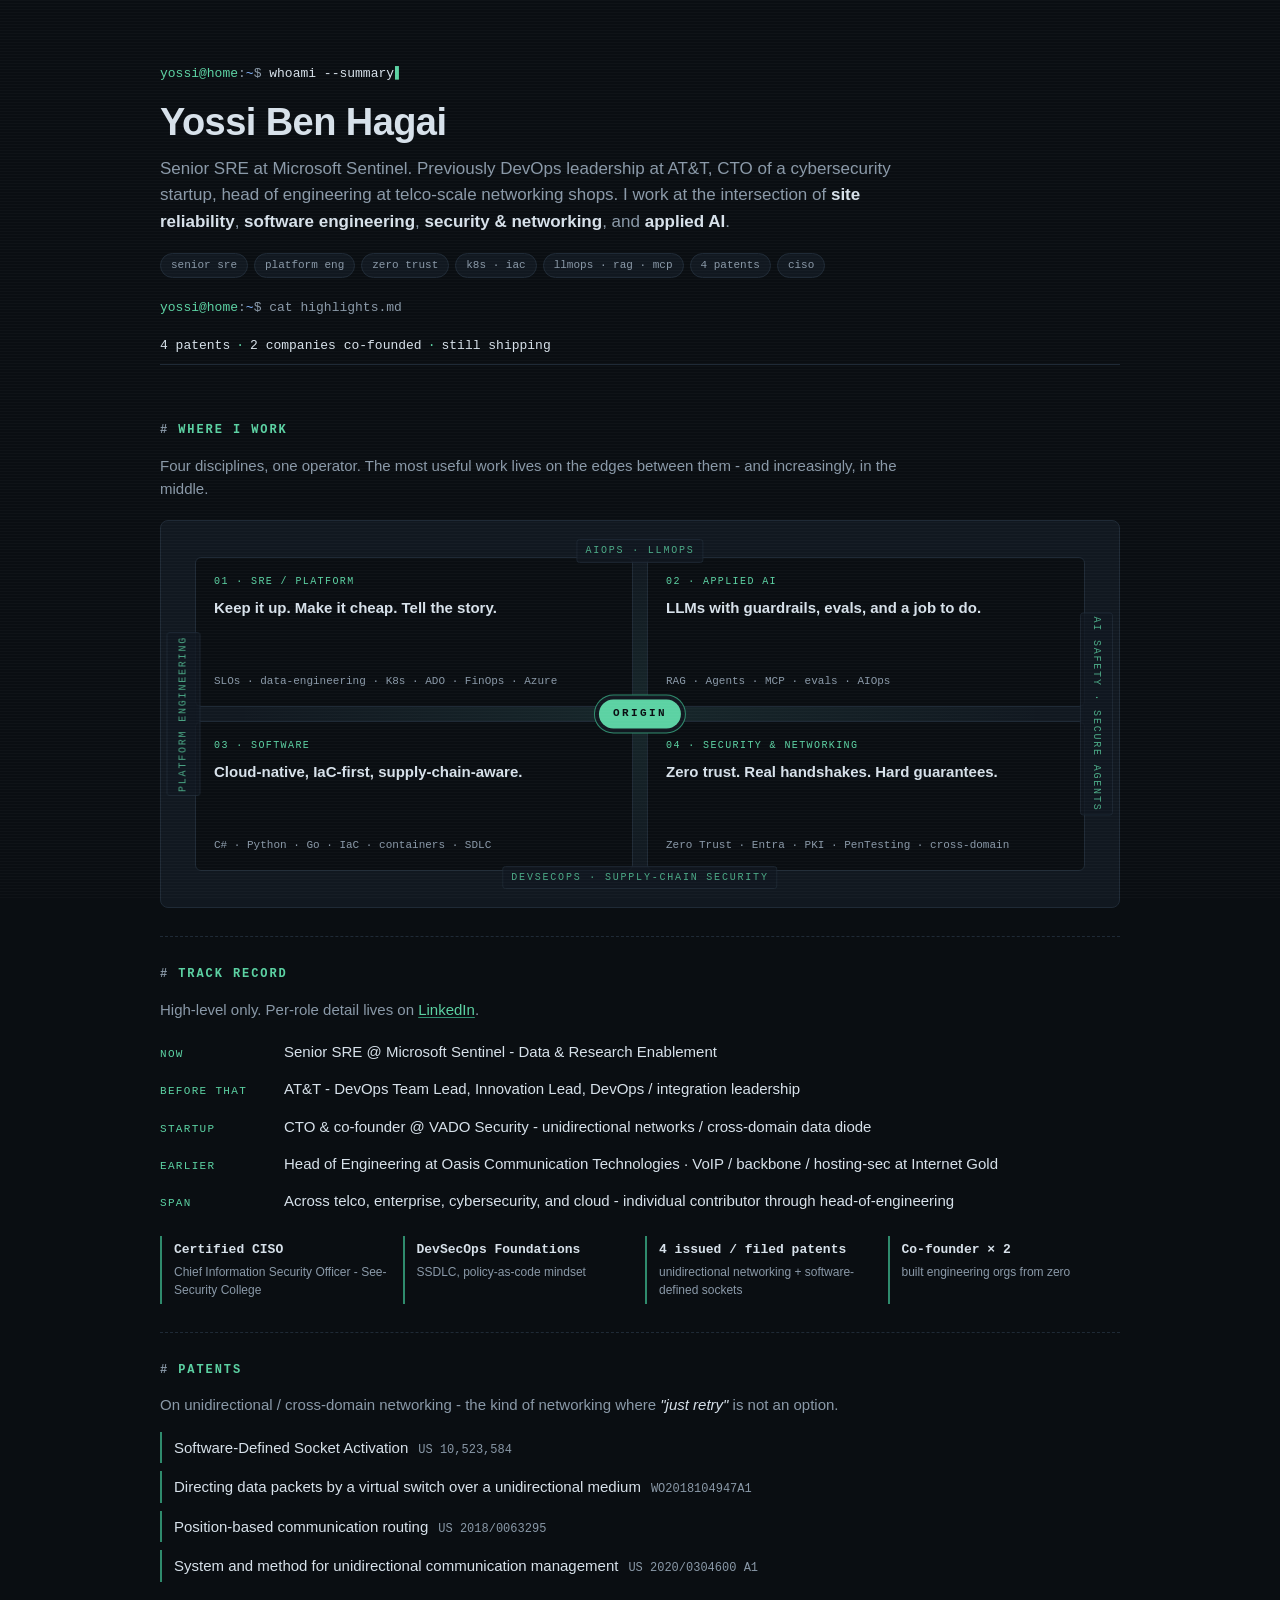
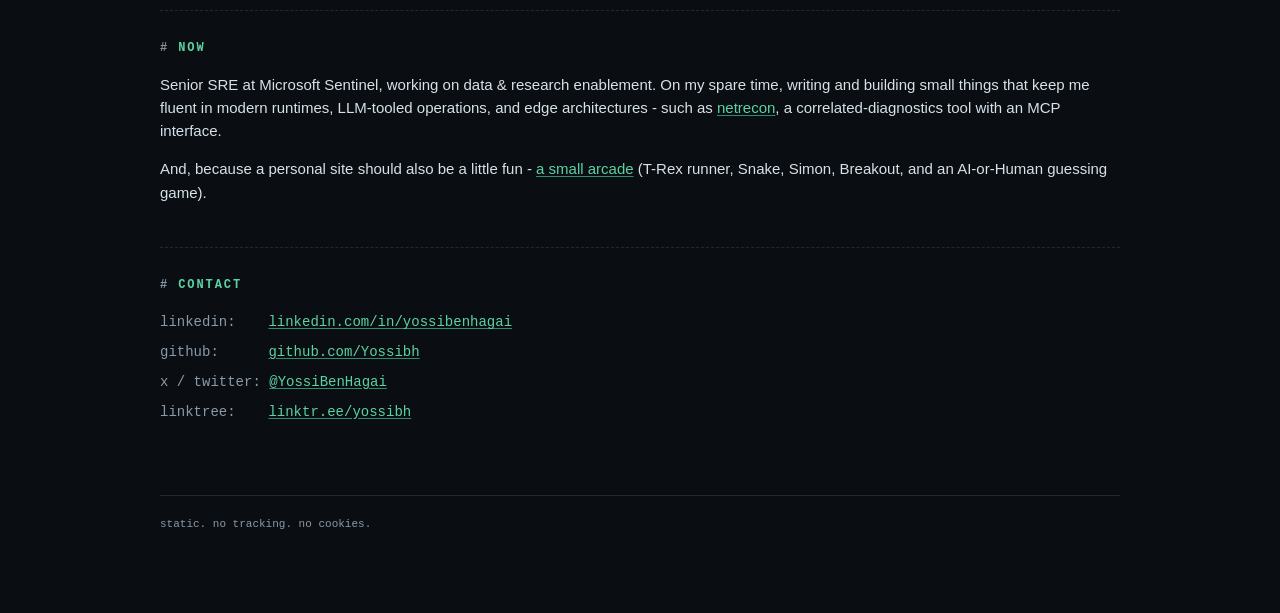
==== index.html @ 1ec0858c "feat(games): replace 2048 with Simon Says - New /games/simon.html: 4 colour pads with classic Simon " ====
<!doctype html>
<html lang="en">
<head>
  <meta charset="utf-8" />
  <meta name="viewport" content="width=device-width, initial-scale=1" />
  <title>Yossi Ben Hagai - Senior SRE · Platform · Security &amp; Networking · Applied AI</title>
  <meta name="description" content="Yossi Ben Hagai - Senior SRE at Microsoft Sentinel. Working at the intersection of site reliability, software engineering, security &amp; networking, and applied AI." />
  <meta name="color-scheme" content="dark" />
  <link rel="canonical" href="https://yossibh.github.io/" />

  <!-- Open Graph / Twitter -->
  <meta property="og:type" content="profile" />
  <meta property="og:title" content="Yossi Ben Hagai - Senior SRE · Platform · Security &amp; Networking · Applied AI" />
  <meta property="og:description" content="Senior SRE at Microsoft Sentinel. Working at the intersection of site reliability, software, security &amp; networking, and applied AI." />
  <meta property="og:url" content="https://yossibh.github.io/" />
  <meta property="og:image" content="https://yossibh.github.io/og.svg" />
  <meta property="og:site_name" content="Yossi Ben Hagai" />
  <meta property="profile:first_name" content="Yossi" />
  <meta property="profile:last_name" content="Ben Hagai" />
  <meta name="twitter:card" content="summary_large_image" />
  <meta name="twitter:title" content="Yossi Ben Hagai" />
  <meta name="twitter:description" content="Senior SRE at Microsoft Sentinel. SRE · Platform · Security &amp; Networking · Applied AI." />
  <meta name="twitter:image" content="https://yossibh.github.io/og.svg" />
  <meta name="twitter:creator" content="@YossiBenHagai" />
  <meta name="author" content="Yossi Ben Hagai" />

  <link rel="icon" type="image/svg+xml" href="/favicon.svg" />

  <!-- JSON-LD: Person -->
  <script type="application/ld+json">
  {
    "@context": "https://schema.org",
    "@type": "Person",
    "name": "Yossi Ben Hagai",
    "givenName": "Yossi",
    "familyName": "Ben Hagai",
    "url": "https://yossibh.github.io/",
    "image": "https://yossibh.github.io/og.svg",
    "jobTitle": "Senior Site Reliability Engineer",
    "worksFor": {
      "@type": "Organization",
      "name": "Microsoft",
      "department": "Microsoft Sentinel"
    },
    "description": "Senior SRE working at the intersection of site reliability, software engineering, security & networking, and applied AI.",
    "knowsAbout": [
      "Site Reliability Engineering",
      "Software Engineering",
      "Security",
      "Networking",
      "Applied AI",
      "Cloud Infrastructure",
      "Observability"
    ],
    "sameAs": [
      "https://github.com/Yossibh",
      "https://www.linkedin.com/in/yossibenhagai/",
      "https://netrecon.pages.dev/"
    ]
  }
  </script>

  <!-- Cloudflare Web Analytics (cookieless, no PII) -->
  <script defer src="https://static.cloudflareinsights.com/beacon.min.js"
          data-cf-beacon='{"token": "096e253cde36408ca9ba0ba15c097f71"}'></script>

  <style>
    :root {
      --bg: #0a0e12;
      --bg-elev: #111820;
      --border: #1f2a36;
      --fg: #d7e1ea;
      --fg-dim: #8a99a8;
      --accent: #5cd2a3;
      --accent-dim: #2f8b6d;
      --low: #85b7ff;
      --mono: ui-monospace, SFMono-Regular, Menlo, Consolas, "Liberation Mono", monospace;
      --sans: -apple-system, BlinkMacSystemFont, "Segoe UI", Inter, Roboto, Helvetica, Arial, sans-serif;
    }

    html, body {
      margin: 0; padding: 0;
      background: var(--bg); color: var(--fg);
      font-family: var(--sans); font-size: 15px; line-height: 1.55;
      -webkit-font-smoothing: antialiased;
    }

    /* Subtle CRT scanlines overlay */
    body::before {
      content: "";
      position: fixed;
      inset: 0;
      pointer-events: none;
      z-index: 1000;
      background: repeating-linear-gradient(
        to bottom,
        rgba(255, 255, 255, 0.022) 0 1px,
        transparent 1px 3px
      );
    }
    @media (prefers-reduced-motion: reduce) {
      body::before { display: none; }
    }
    a { color: var(--accent); text-decoration: none; }
    a:hover { text-decoration: underline; }
    /* WCAG: prose links must be distinguishable beyond color alone. */
    p a, li a, blockquote a {
      text-decoration: underline;
      text-decoration-color: var(--accent-dim);
      text-underline-offset: 2px;
    }
    p a:hover, li a:hover, blockquote a:hover {
      text-decoration-color: var(--accent);
    }
    code, .mono { font-family: var(--mono); }

    .container {
      max-width: 960px;
      margin: 0 auto;
      padding: 32px 20px 80px;
    }

    /* ── Hero ────────────────────────────────────────────────────────────── */
    .about-hero { padding: 32px 0 8px; border-bottom: 1px solid var(--border); margin-bottom: 28px; }
    .about-hero .prompt { font-family: var(--mono); font-size: 13px; color: var(--fg-dim); margin: 0 0 18px; }
    .about-hero .prompt .p-host { color: var(--accent); }
    .about-hero .prompt .p-path { color: var(--low); }
    .about-hero .prompt .typed { color: var(--fg); }

    /* Typed animation on the whoami prompt. 'whoami --summary' = 16 chars. */
    .about-hero .prompt .typed {
      display: inline-block;
      overflow: hidden;
      white-space: nowrap;
      vertical-align: bottom;
      width: 0;
      animation: typing 1.2s steps(16, end) 200ms forwards;
    }
    .about-hero .prompt .caret {
      display: inline-block;
      color: var(--accent);
      animation: caret-blink 0.9s step-end infinite;
      margin-left: 1px;
    }
    @keyframes typing { to { width: 16ch; } }
    @keyframes caret-blink { 50% { opacity: 0; } }
    @media (prefers-reduced-motion: reduce) {
      .about-hero .prompt .typed { animation: none; width: auto; }
      .about-hero .prompt .caret { animation: none; opacity: 0.9; }
    }

    /* Second prompt line + stats output, after the pills. */
    .stats-prompt { margin-top: 20px !important; }
    .stats-output {
      font-family: var(--mono);
      font-size: 13px;
      color: var(--fg);
      margin: 4px 0 0;
      padding: 0;
    }
    .stats-output .dot { color: var(--accent); margin: 0 6px; }
    .about-h1 { font-size: 38px; line-height: 1.1; margin: 0 0 12px; letter-spacing: -0.015em; }
    .about-lede { font-size: 17px; color: var(--fg-dim); max-width: 760px; margin: 0 0 18px; }
    .about-lede strong { color: var(--fg); font-weight: 600; }
    .about-pills { display: flex; flex-wrap: wrap; gap: 6px; margin: 0; }
    .about-pills .pill {
      font-size: 11px; color: var(--fg-dim); border: 1px solid var(--border);
      border-radius: 999px; padding: 3px 10px; background: var(--bg-elev);
    }

    /* ── Sections ────────────────────────────────────────────────────────── */
    .about-section { padding: 28px 0; border-bottom: 1px dashed var(--border); }
    .about-section:last-of-type { border-bottom: 0; }
    .about-h2 {
      font-size: 12px; text-transform: uppercase; letter-spacing: 0.16em;
      color: var(--accent); font-family: var(--mono); margin: 0 0 14px; font-weight: 600;
    }
    .about-h2::before { content: "# "; color: var(--fg-dim); }
    .about-muted { color: var(--fg-dim); max-width: 760px; margin-top: 0; }
    .about-muted em { color: var(--fg); font-style: italic; }

    /* ── Quadrant visualization ──────────────────────────────────────────── */
    .quadrant {
      position: relative;
      display: grid;
      grid-template-columns: 1fr 1fr;
      grid-template-rows: 1fr 1fr;
      gap: 14px;
      margin-top: 20px;
      padding: 36px 34px;
      border: 1px solid var(--border);
      border-radius: 8px;
      background:
        radial-gradient(ellipse at center, rgba(92,210,163,0.08), transparent 60%),
        var(--bg-elev);
      perspective: 1200px;
    }
    .q-card {
      position: relative;
      min-height: 150px;
      transform-style: preserve-3d;
      transition: transform 0.7s cubic-bezier(0.4, 0, 0.2, 1);
      cursor: default;
    }
    .q-card:hover { transform: rotateY(180deg); }
    .q-face {
      position: absolute;
      inset: 0;
      display: flex;
      flex-direction: column;
      gap: 8px;
      padding: 16px 18px;
      background: var(--bg);
      border: 1px solid var(--border);
      border-radius: 6px;
      backface-visibility: hidden;
      -webkit-backface-visibility: hidden;
      transition: border-color .12s ease;
    }
    .q-card:hover .q-face { border-color: var(--accent-dim); }
    .q-face-back {
      transform: rotateY(180deg);
      font-family: var(--mono);
      font-size: 11px;
      color: var(--fg-dim);
      line-height: 1.45;
      gap: 4px;
      overflow: hidden;
    }
    .q-face-back .q-back-cmd { color: var(--accent); margin-bottom: 4px; }
    .q-face-back .q-back-k { color: var(--accent); display: inline-block; min-width: 58px; }
    .q-face-back ul { list-style: none; padding: 0; margin: 0; }
    .q-face-back ul li { padding-left: 10px; position: relative; color: var(--fg); }
    .q-face-back ul li::before { content: "-"; position: absolute; left: 0; color: var(--accent-dim); }
    .q-tag { font-size: 10px; letter-spacing: 0.14em; text-transform: uppercase; color: var(--accent); }
    .q-card strong { font-size: 15px; color: var(--fg); font-weight: 600; line-height: 1.35; }
    .q-meta { font-size: 11px; color: var(--fg-dim); margin-top: auto; }

    @media (prefers-reduced-motion: reduce) {
      .q-card, .q-face { transition: none; }
      .q-card:hover { transform: none; }
      .q-face-back { display: none; }
    }

    .q-edge {
      position: absolute;
      font-size: 10px; text-transform: uppercase; letter-spacing: 0.18em;
      color: var(--accent); opacity: 0.78;
      background: var(--bg-elev);
      padding: 3px 8px;
      border: 1px solid var(--border);
      border-radius: 3px;
      white-space: nowrap;
      pointer-events: none;
    }
    .q-edge-top    { top: 18px; left: 50%; transform: translateX(-50%); }
    .q-edge-bottom { bottom: 18px; left: 50%; transform: translateX(-50%); }
    .q-edge-left   { top: 50%; left: 6px;  writing-mode: vertical-rl; transform: translateY(-50%) rotate(180deg); }
    .q-edge-right  { top: 50%; right: 6px; writing-mode: vertical-rl; transform: translateY(-50%); }

    .q-center {
      position: absolute;
      top: 50%; left: 50%; transform: translate(-50%, -50%);
      font-size: 11px; letter-spacing: 0.22em; text-transform: uppercase;
      color: var(--bg);
      background: var(--accent);
      padding: 6px 14px;
      border-radius: 999px;
      font-weight: 700;
      box-shadow: 0 0 0 4px var(--bg-elev), 0 0 0 5px var(--accent-dim);
      pointer-events: none;
      transition: opacity 0.25s ease;
      z-index: 2;
    }
    .q-center::after {
      content: "";
      position: absolute;
      inset: -4px;
      border-radius: 999px;
      border: 1px solid var(--accent);
      opacity: 0;
      animation: origin-pulse 3s ease-out infinite;
      pointer-events: none;
    }
    @keyframes origin-pulse {
      0%   { transform: scale(1);    opacity: 0.55; }
      70%  { transform: scale(1.35); opacity: 0; }
      100% { transform: scale(1.35); opacity: 0; }
    }
    /* Fade the center badge when any card is flipping so it doesn't
       cover the man-page back. */
    .quadrant:has(.q-card:hover) .q-center { opacity: 0; }
    @media (prefers-reduced-motion: reduce) {
      .q-center::after { animation: none; }
    }

    @media (max-width: 720px) {
      .quadrant { grid-template-columns: 1fr; grid-template-rows: auto; padding: 20px 14px; perspective: none; }
      .q-card { min-height: 0; transform-style: flat; }
      .q-card:hover { transform: none; }
      .q-face-back { display: none; }
      .q-face { position: static; inset: auto; }
      .q-edge-left, .q-edge-right { display: none; }
      .q-edge-top, .q-edge-bottom { position: static; transform: none; display: inline-block; margin: 6px 4px; }
      .q-center { display: none; }
    }

    /* ── Track record ────────────────────────────────────────────────────── */
    .career-list { list-style: none; padding: 0; margin: 10px 0 20px; display: flex; flex-direction: column; gap: 6px; }
    .career-list li { display: grid; grid-template-columns: 110px 1fr; gap: 14px; align-items: baseline; padding: 4px 0; }
    .career-k { color: var(--accent); font-size: 11px; text-transform: uppercase; letter-spacing: 0.12em; }
    .career-v { color: var(--fg); }

    .cred-grid { display: grid; grid-template-columns: repeat(auto-fit, minmax(220px, 1fr)); gap: 10px; margin-top: 14px; }
    .cred { display: flex; flex-direction: column; gap: 2px; border-left: 2px solid var(--accent-dim); padding: 4px 0 4px 12px; }
    .cred-label { font-size: 13px; color: var(--fg); font-weight: 600; }
    .cred-note { font-size: 12px; color: var(--fg-dim); }

    /* ── Patents ─────────────────────────────────────────────────────────── */
    .patent-list { list-style: none; padding: 0; margin: 10px 0 0; display: flex; flex-direction: column; gap: 8px; }
    .patent { display: flex; flex-wrap: wrap; gap: 10px; align-items: baseline; border-left: 2px solid var(--accent-dim); padding: 4px 0 4px 12px; }
    .patent-title { font-weight: 500; color: var(--fg); }
    .patent-meta { font-size: 12px; color: var(--fg-dim); }

    /* ── Contact ─────────────────────────────────────────────────────────── */
    .contact-list { list-style: none; padding: 0; margin: 0; font-size: 14px; }
    .contact-list li { padding: 4px 0; }
    .contact-list .c-k { display: inline-block; min-width: 100px; color: var(--fg-dim); }
    .contact-list .c-k::after { content: ":"; }

    .site-footer {
      margin-top: 40px; padding-top: 20px; border-top: 1px solid var(--border);
      font-family: var(--mono); font-size: 11px; color: var(--fg-dim);
    }

    @media (max-width: 640px) {
      .about-h1 { font-size: 28px; }
      .about-lede { font-size: 15px; }
      .career-list li { grid-template-columns: 1fr; gap: 2px; }
    }
  </style>
</head>
<body>
  <main class="container">
    <section class="about-hero">
      <div class="prompt mono">
        <span class="p-host">yossi@home</span>:<span class="p-path">~</span>$ <span class="typed">whoami --summary</span><span class="caret" aria-hidden="true">▌</span>
      </div>

      <h1 class="about-h1">Yossi Ben Hagai</h1>
      <p class="about-lede">
        Senior SRE at Microsoft Sentinel. Previously DevOps leadership at AT&amp;T, CTO of a
        cybersecurity startup, head of engineering at telco-scale networking shops. I work at
        the intersection of <strong>site reliability</strong>, <strong>software engineering</strong>,
        <strong>security &amp; networking</strong>, and <strong>applied AI</strong>.
      </p>
      <div class="about-pills mono">
        <span class="pill">senior sre</span>
        <span class="pill">platform eng</span>
        <span class="pill">zero trust</span>
        <span class="pill">k8s · iac</span>
        <span class="pill">llmops · rag · mcp</span>
        <span class="pill">4 patents</span>
        <span class="pill">ciso</span>
      </div>

      <div class="prompt mono stats-prompt">
        <span class="p-host">yossi@home</span>:<span class="p-path">~</span>$ cat highlights.md
      </div>
      <div class="stats-output mono">
        4 patents<span class="dot">·</span>2 companies co-founded<span class="dot">·</span>still shipping
      </div>
    </section>

    <section class="about-section">
      <h2 class="about-h2">Where I work</h2>
      <p class="about-muted">
        Four disciplines, one operator. The most useful work lives on the edges between them -
        and increasingly, in the middle.
      </p>

      <div class="quadrant" role="img" aria-label="Quadrant showing the four disciplines and their intersections. Hover each card for a man-page.">
        <div class="q-card q-sre">
          <div class="q-face q-face-front">
            <span class="q-tag mono">01 · sre / platform</span>
            <strong>Keep it up. Make it cheap. Tell the story.</strong>
            <span class="q-meta mono">SLOs · data-engineering · K8s · ADO · FinOps · Azure</span>
          </div>
          <div class="q-face q-face-back" aria-hidden="true">
            <span class="q-back-cmd">$ man sre</span>
            <div><span class="q-back-k">NAME</span> keep it up, make it cheap, tell the story</div>
            <div><span class="q-back-k">DOES</span></div>
            <ul>
              <li>SLOs over heroics</li>
              <li>automate the boring; escalate the novel</li>
              <li>observability before optimization</li>
            </ul>
            <div><span class="q-back-k">SEE ALSO</span> platform(1), toil(5), oncall(8)</div>
          </div>
        </div>
        <div class="q-card q-ai">
          <div class="q-face q-face-front">
            <span class="q-tag mono">02 · applied AI</span>
            <strong>LLMs with guardrails, evals, and a job to do.</strong>
            <span class="q-meta mono">RAG · Agents · MCP · evals · AIOps</span>
          </div>
          <div class="q-face q-face-back" aria-hidden="true">
            <span class="q-back-cmd">$ man applied-ai</span>
            <div><span class="q-back-k">NAME</span> LLMs with a job to do</div>
            <div><span class="q-back-k">DOES</span></div>
            <ul>
              <li>evals before vibes</li>
              <li>retrieval before fine-tuning</li>
              <li>guardrails at the tool boundary</li>
            </ul>
            <div><span class="q-back-k">SEE ALSO</span> mcp(1), agents(5), evals(7)</div>
          </div>
        </div>
        <div class="q-card q-swe">
          <div class="q-face q-face-front">
            <span class="q-tag mono">03 · software</span>
            <strong>Cloud-native, IaC-first, supply-chain-aware.</strong>
            <span class="q-meta mono">C# · Python · Go · IaC · containers · SDLC</span>
          </div>
          <div class="q-face q-face-back" aria-hidden="true">
            <span class="q-back-cmd">$ man software</span>
            <div><span class="q-back-k">NAME</span> ship, iterate, own it</div>
            <div><span class="q-back-k">DOES</span></div>
            <ul>
              <li>types and tests over docs</li>
              <li>simple beats clever</li>
              <li>own your own reliability</li>
            </ul>
            <div><span class="q-back-k">SEE ALSO</span> iac(1), ci(5), sdlc(7)</div>
          </div>
        </div>
        <div class="q-card q-sec">
          <div class="q-face q-face-front">
            <span class="q-tag mono">04 · security &amp; networking</span>
            <strong>Zero trust. Real handshakes. Hard guarantees.</strong>
            <span class="q-meta mono">Zero Trust · Entra · PKI · PenTesting · cross-domain</span>
          </div>
          <div class="q-face q-face-back" aria-hidden="true">
            <span class="q-back-cmd">$ man security</span>
            <div><span class="q-back-k">NAME</span> zero trust, real handshakes</div>
            <div><span class="q-back-k">DOES</span></div>
            <ul>
              <li>assume breach, verify always</li>
              <li>identity is the new perimeter</li>
              <li>crypto protects; design enables</li>
            </ul>
            <div><span class="q-back-k">SEE ALSO</span> entra(1), zero-trust(5), pki(7)</div>
          </div>
        </div>

        <span class="q-edge q-edge-top mono" aria-hidden="true">AIOps · LLMOps</span>
        <span class="q-edge q-edge-bottom mono" aria-hidden="true">DevSecOps · supply-chain security</span>
        <span class="q-edge q-edge-left mono" aria-hidden="true">Platform engineering</span>
        <span class="q-edge q-edge-right mono" aria-hidden="true">AI safety · secure agents</span>
        <span class="q-center mono" aria-hidden="true">origin</span>
      </div>
    </section>

    <section class="about-section">
      <h2 class="about-h2">Track record</h2>
      <p class="about-muted">
        High-level only. Per-role detail lives on
        <a href="https://www.linkedin.com/in/yossibenhagai/" target="_blank" rel="noopener">LinkedIn</a>.
      </p>
      <ul class="career-list">
        <li><span class="career-k mono">Now</span><span class="career-v">Senior SRE @ Microsoft Sentinel - Data &amp; Research Enablement</span></li>
        <li><span class="career-k mono">Before that</span><span class="career-v">AT&amp;T - DevOps Team Lead, Innovation Lead, DevOps / integration leadership</span></li>
        <li><span class="career-k mono">Startup</span><span class="career-v">CTO &amp; co-founder @ VADO Security - unidirectional networks / cross-domain data diode</span></li>
        <li><span class="career-k mono">Earlier</span><span class="career-v">Head of Engineering at Oasis Communication Technologies · VoIP / backbone / hosting-sec at Internet Gold</span></li>
        <li><span class="career-k mono">Span</span><span class="career-v">Across telco, enterprise, cybersecurity, and cloud - individual contributor through head-of-engineering</span></li>
      </ul>

      <div class="cred-grid">
        <div class="cred"><span class="cred-label mono">Certified CISO</span><span class="cred-note">Chief Information Security Officer - See-Security College</span></div>
        <div class="cred"><span class="cred-label mono">DevSecOps Foundations</span><span class="cred-note">SSDLC, policy-as-code mindset</span></div>
        <div class="cred"><span class="cred-label mono">4 issued / filed patents</span><span class="cred-note">unidirectional networking + software-defined sockets</span></div>
        <div class="cred"><span class="cred-label mono">Co-founder × 2</span><span class="cred-note">built engineering orgs from zero</span></div>
      </div>
    </section>

    <section class="about-section">
      <h2 class="about-h2">Patents</h2>
      <p class="about-muted">
        On unidirectional / cross-domain networking - the kind of networking where
        <em>"just retry"</em> is not an option.
      </p>
      <ul class="patent-list">
        <li class="patent"><span class="patent-title">Software-Defined Socket Activation</span><span class="patent-meta mono">US 10,523,584</span></li>
        <li class="patent"><span class="patent-title">Directing data packets by a virtual switch over a unidirectional medium</span><span class="patent-meta mono">WO2018104947A1</span></li>
        <li class="patent"><span class="patent-title">Position-based communication routing</span><span class="patent-meta mono">US 2018/0063295</span></li>
        <li class="patent"><span class="patent-title">System and method for unidirectional communication management</span><span class="patent-meta mono">US 2020/0304600 A1</span></li>
      </ul>
    </section>

    <section class="about-section">
      <h2 class="about-h2">Now</h2>
      <p>
        Senior SRE at Microsoft Sentinel, working on data &amp; research enablement. On my spare time,
        writing and building small things that keep me fluent in modern runtimes, LLM-tooled
        operations, and edge architectures - such as
        <a href="https://netrecon.pages.dev/" target="_blank" rel="noopener">netrecon</a>,
        a correlated-diagnostics tool with an MCP interface.
      </p>
      <p>
        And, because a personal site should also be a little fun -
        <a href="/games/">a small arcade</a>
        (T-Rex runner, Snake, Simon, Breakout, and an AI-or-Human guessing game).
      </p>
    </section>

    <section class="about-section">
      <h2 class="about-h2">Contact</h2>
      <ul class="contact-list mono">
        <li><span class="c-k">linkedin</span> <a href="https://www.linkedin.com/in/yossibenhagai/" target="_blank" rel="noopener">linkedin.com/in/yossibenhagai</a></li>
        <li><span class="c-k">github</span> <a href="https://github.com/Yossibh" target="_blank" rel="noopener">github.com/Yossibh</a></li>
        <li><span class="c-k">x / twitter</span> <a href="https://twitter.com/YossiBenHagai" target="_blank" rel="noopener">@YossiBenHagai</a></li>
        <li><span class="c-k">linktree</span> <a href="https://linktr.ee/yossibh" target="_blank" rel="noopener">linktr.ee/yossibh</a></li>
      </ul>
    </section>

    <footer class="site-footer">
      <span>static. no tracking. no cookies.</span>
    </footer>
  </main>
</body>
</html>
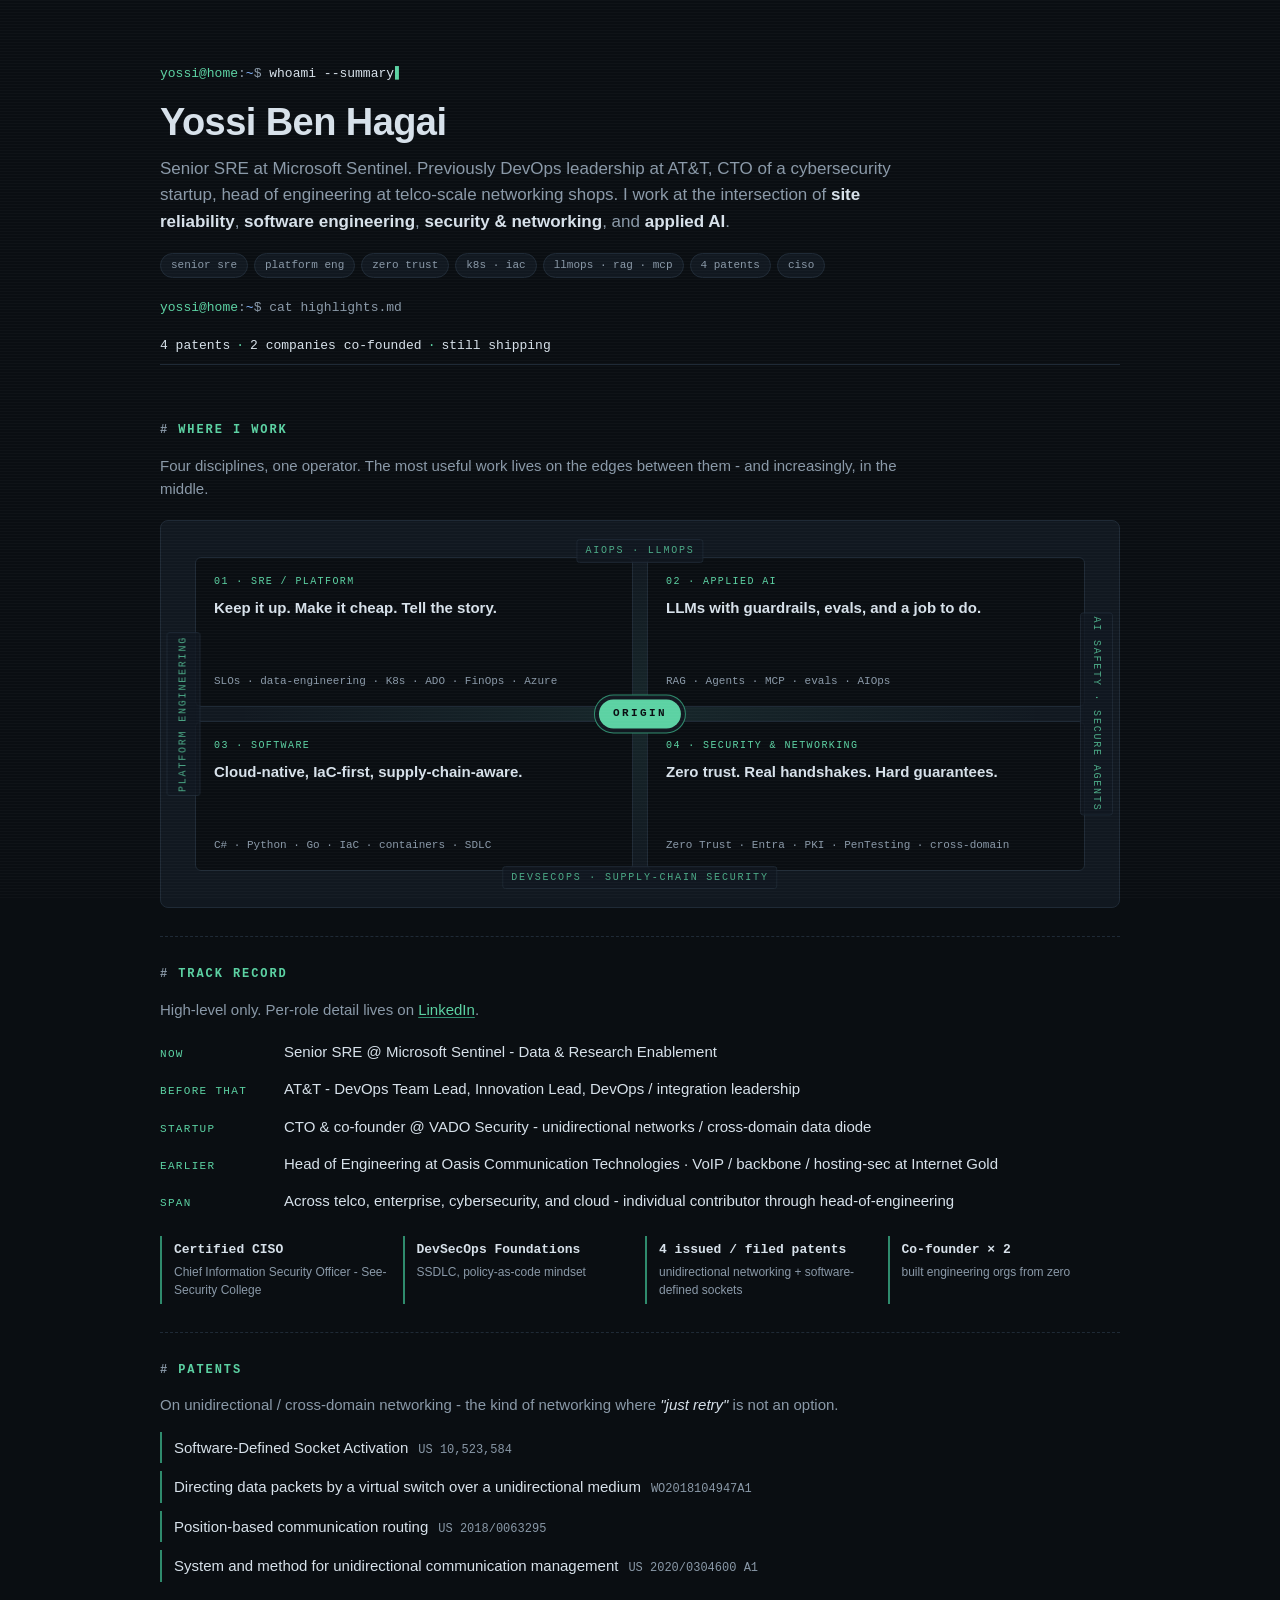
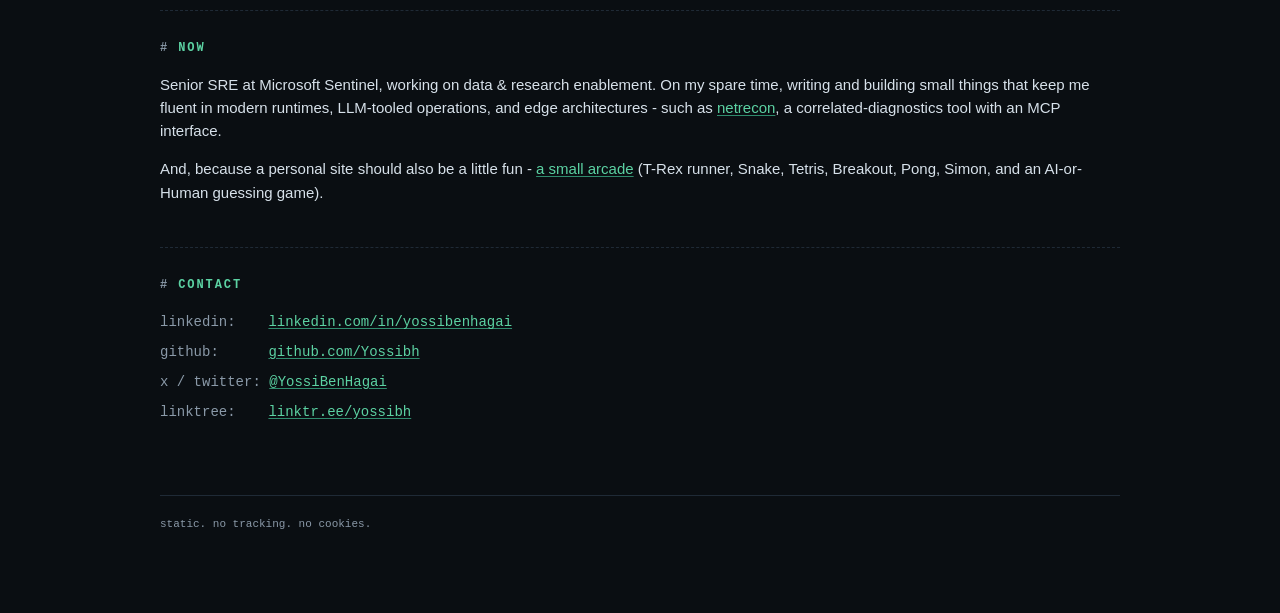
==== commit 03f3a984: "feat(games): add Tetris + Pong vs CPU, redesign hub as terminal-window tiles with ASCII art, fix Sim" ====
--- a/index.html
+++ b/index.html
@@ -509,7 +509,7 @@
       <p>
         And, because a personal site should also be a little fun -
         <a href="/games/">a small arcade</a>
-        (T-Rex runner, Snake, Simon, Breakout, and an AI-or-Human guessing game).
+        (T-Rex runner, Snake, Tetris, Breakout, Pong, Simon, and an AI-or-Human guessing game).
       </p>
     </section>
 
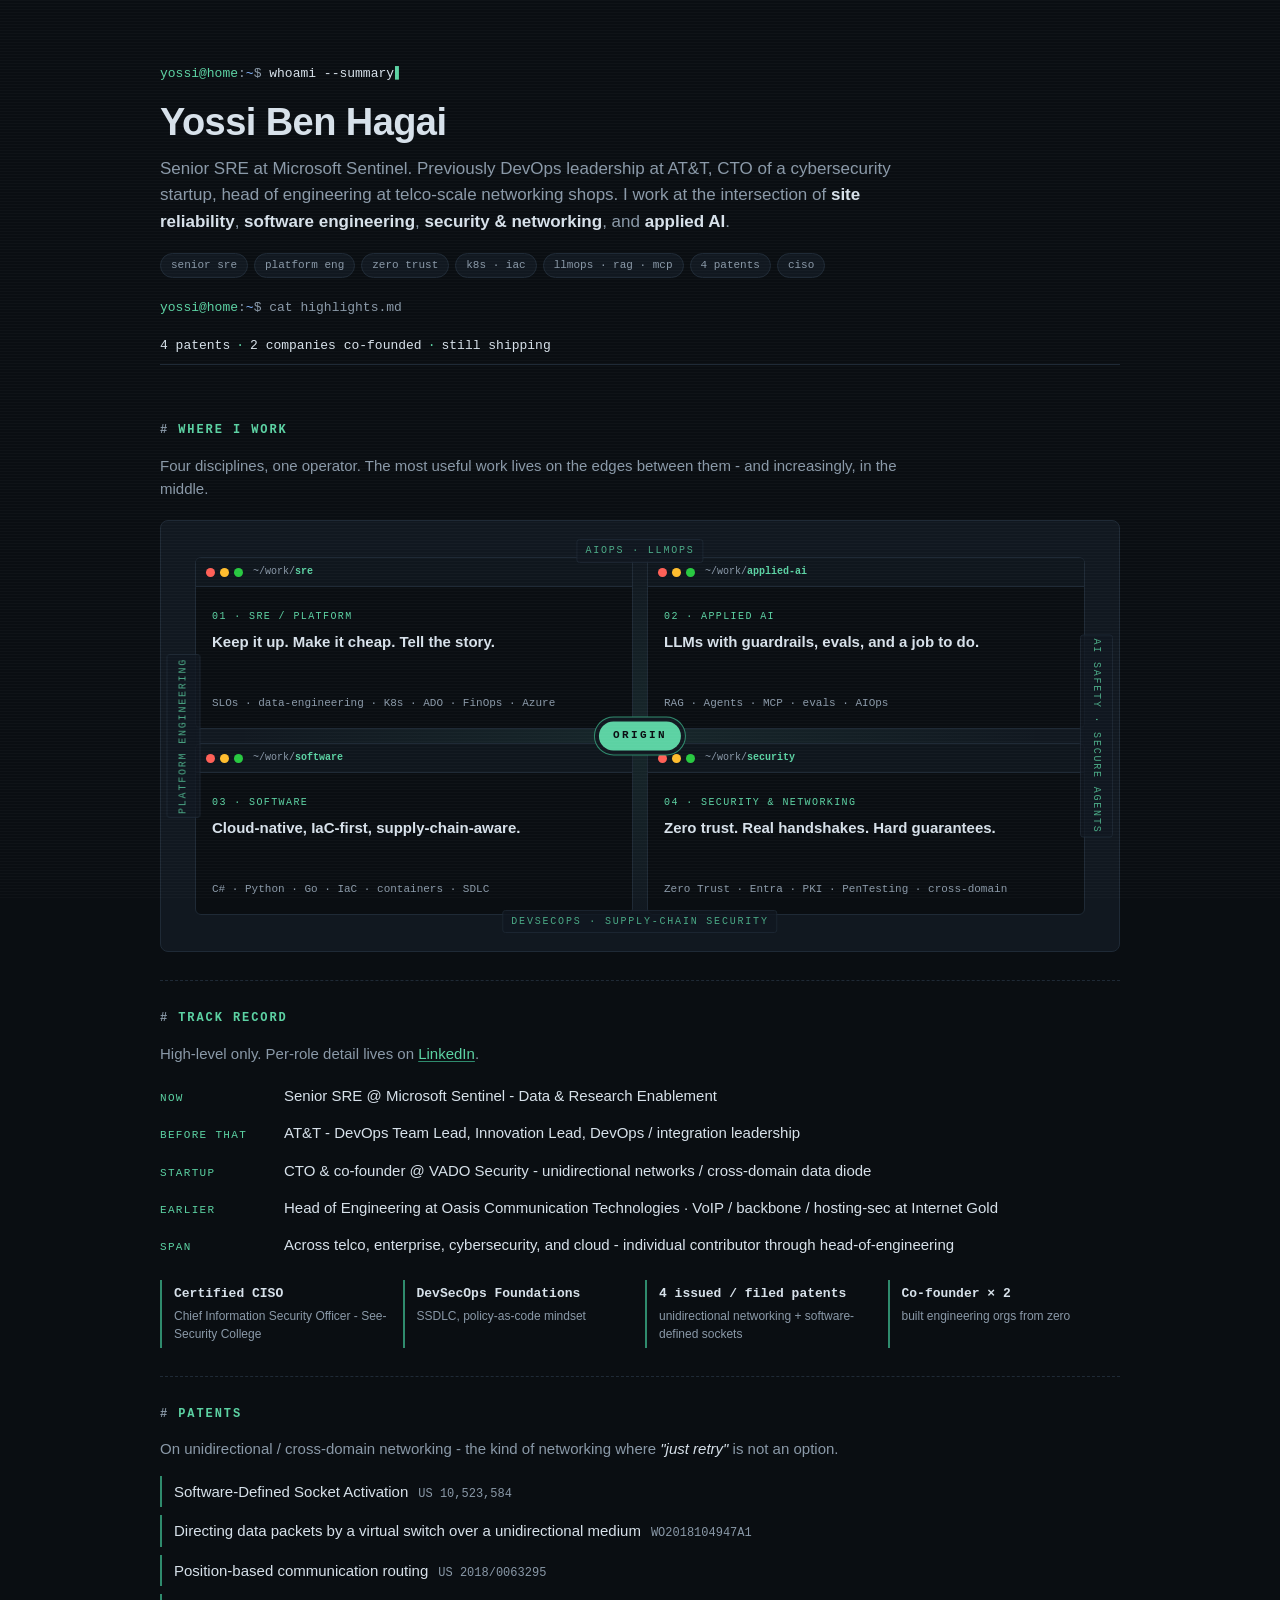
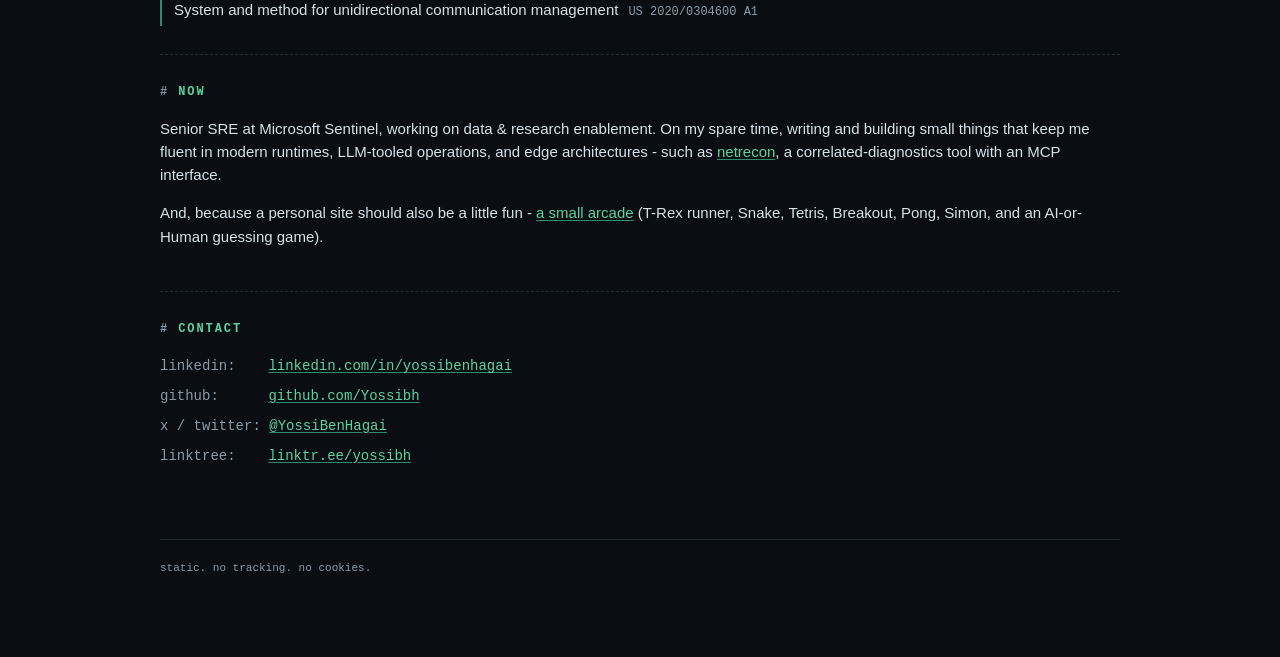
==== commit ba5a822f: "style(about): give Where-I-work quadrant the terminal-window treatment Each flip-card now has a titl" ====
--- a/index.html
+++ b/index.html
@@ -197,7 +197,7 @@
     }
     .q-card {
       position: relative;
-      min-height: 150px;
+      min-height: 172px;
       transform-style: preserve-3d;
       transition: transform 0.7s cubic-bezier(0.4, 0, 0.2, 1);
       cursor: default;
@@ -209,14 +209,31 @@
       display: flex;
       flex-direction: column;
       gap: 8px;
-      padding: 16px 18px;
+      padding: 0;
       background: var(--bg);
       border: 1px solid var(--border);
       border-radius: 6px;
       backface-visibility: hidden;
       -webkit-backface-visibility: hidden;
       transition: border-color .12s ease;
-    }
+      overflow: hidden;
+    }
+    .q-titlebar {
+      display: flex; align-items: center; gap: 8px;
+      background: #0f161d;
+      border-bottom: 1px solid var(--border);
+      padding: 6px 10px;
+      font-family: var(--mono); font-size: 10px; color: var(--fg-dim);
+      flex-shrink: 0;
+    }
+    .q-titlebar .dots { display: inline-flex; gap: 5px; }
+    .q-titlebar .dots i { width: 9px; height: 9px; border-radius: 50%; display: block; }
+    .q-titlebar .dots i:nth-child(1) { background: #ff6057; }
+    .q-titlebar .dots i:nth-child(2) { background: #ffbd2e; }
+    .q-titlebar .dots i:nth-child(3) { background: #28c941; }
+    .q-titlebar .path { margin-left: 2px; }
+    .q-titlebar .path b { color: var(--accent); font-weight: 600; }
+    .q-face-body { padding: 14px 16px 16px; display: flex; flex-direction: column; gap: 8px; flex: 1; min-height: 0; }
     .q-card:hover .q-face { border-color: var(--accent-dim); }
     .q-face-back {
       transform: rotateY(180deg);
@@ -227,6 +244,7 @@
       gap: 4px;
       overflow: hidden;
     }
+    .q-face-back .q-face-body { gap: 4px; }
     .q-face-back .q-back-cmd { color: var(--accent); margin-bottom: 4px; }
     .q-face-back .q-back-k { color: var(--accent); display: inline-block; min-width: 58px; }
     .q-face-back ul { list-style: none; padding: 0; margin: 0; }
@@ -382,74 +400,94 @@
       <div class="quadrant" role="img" aria-label="Quadrant showing the four disciplines and their intersections. Hover each card for a man-page.">
         <div class="q-card q-sre">
           <div class="q-face q-face-front">
-            <span class="q-tag mono">01 · sre / platform</span>
-            <strong>Keep it up. Make it cheap. Tell the story.</strong>
-            <span class="q-meta mono">SLOs · data-engineering · K8s · ADO · FinOps · Azure</span>
+            <div class="q-titlebar"><span class="dots"><i></i><i></i><i></i></span><span class="path">~/work/<b>sre</b></span></div>
+            <div class="q-face-body">
+              <span class="q-tag mono">01 · sre / platform</span>
+              <strong>Keep it up. Make it cheap. Tell the story.</strong>
+              <span class="q-meta mono">SLOs · data-engineering · K8s · ADO · FinOps · Azure</span>
+            </div>
           </div>
           <div class="q-face q-face-back" aria-hidden="true">
-            <span class="q-back-cmd">$ man sre</span>
-            <div><span class="q-back-k">NAME</span> keep it up, make it cheap, tell the story</div>
-            <div><span class="q-back-k">DOES</span></div>
-            <ul>
-              <li>SLOs over heroics</li>
-              <li>automate the boring; escalate the novel</li>
-              <li>observability before optimization</li>
-            </ul>
-            <div><span class="q-back-k">SEE ALSO</span> platform(1), toil(5), oncall(8)</div>
+            <div class="q-titlebar"><span class="dots"><i></i><i></i><i></i></span><span class="path">$ man <b>sre</b></span></div>
+            <div class="q-face-body">
+              <div><span class="q-back-k">NAME</span> keep it up, make it cheap, tell the story</div>
+              <div><span class="q-back-k">DOES</span></div>
+              <ul>
+                <li>SLOs over heroics</li>
+                <li>automate the boring; escalate the novel</li>
+                <li>observability before optimization</li>
+              </ul>
+              <div><span class="q-back-k">SEE ALSO</span> platform(1), toil(5), oncall(8)</div>
+            </div>
           </div>
         </div>
         <div class="q-card q-ai">
           <div class="q-face q-face-front">
-            <span class="q-tag mono">02 · applied AI</span>
-            <strong>LLMs with guardrails, evals, and a job to do.</strong>
-            <span class="q-meta mono">RAG · Agents · MCP · evals · AIOps</span>
+            <div class="q-titlebar"><span class="dots"><i></i><i></i><i></i></span><span class="path">~/work/<b>applied-ai</b></span></div>
+            <div class="q-face-body">
+              <span class="q-tag mono">02 · applied AI</span>
+              <strong>LLMs with guardrails, evals, and a job to do.</strong>
+              <span class="q-meta mono">RAG · Agents · MCP · evals · AIOps</span>
+            </div>
           </div>
           <div class="q-face q-face-back" aria-hidden="true">
-            <span class="q-back-cmd">$ man applied-ai</span>
-            <div><span class="q-back-k">NAME</span> LLMs with a job to do</div>
-            <div><span class="q-back-k">DOES</span></div>
-            <ul>
-              <li>evals before vibes</li>
-              <li>retrieval before fine-tuning</li>
-              <li>guardrails at the tool boundary</li>
-            </ul>
-            <div><span class="q-back-k">SEE ALSO</span> mcp(1), agents(5), evals(7)</div>
+            <div class="q-titlebar"><span class="dots"><i></i><i></i><i></i></span><span class="path">$ man <b>applied-ai</b></span></div>
+            <div class="q-face-body">
+              <div><span class="q-back-k">NAME</span> LLMs with a job to do</div>
+              <div><span class="q-back-k">DOES</span></div>
+              <ul>
+                <li>evals before vibes</li>
+                <li>retrieval before fine-tuning</li>
+                <li>guardrails at the tool boundary</li>
+              </ul>
+              <div><span class="q-back-k">SEE ALSO</span> mcp(1), agents(5), evals(7)</div>
+            </div>
           </div>
         </div>
         <div class="q-card q-swe">
           <div class="q-face q-face-front">
-            <span class="q-tag mono">03 · software</span>
-            <strong>Cloud-native, IaC-first, supply-chain-aware.</strong>
-            <span class="q-meta mono">C# · Python · Go · IaC · containers · SDLC</span>
+            <div class="q-titlebar"><span class="dots"><i></i><i></i><i></i></span><span class="path">~/work/<b>software</b></span></div>
+            <div class="q-face-body">
+              <span class="q-tag mono">03 · software</span>
+              <strong>Cloud-native, IaC-first, supply-chain-aware.</strong>
+              <span class="q-meta mono">C# · Python · Go · IaC · containers · SDLC</span>
+            </div>
           </div>
           <div class="q-face q-face-back" aria-hidden="true">
-            <span class="q-back-cmd">$ man software</span>
-            <div><span class="q-back-k">NAME</span> ship, iterate, own it</div>
-            <div><span class="q-back-k">DOES</span></div>
-            <ul>
-              <li>types and tests over docs</li>
-              <li>simple beats clever</li>
-              <li>own your own reliability</li>
-            </ul>
-            <div><span class="q-back-k">SEE ALSO</span> iac(1), ci(5), sdlc(7)</div>
+            <div class="q-titlebar"><span class="dots"><i></i><i></i><i></i></span><span class="path">$ man <b>software</b></span></div>
+            <div class="q-face-body">
+              <div><span class="q-back-k">NAME</span> ship, iterate, own it</div>
+              <div><span class="q-back-k">DOES</span></div>
+              <ul>
+                <li>types and tests over docs</li>
+                <li>simple beats clever</li>
+                <li>own your own reliability</li>
+              </ul>
+              <div><span class="q-back-k">SEE ALSO</span> iac(1), ci(5), sdlc(7)</div>
+            </div>
           </div>
         </div>
         <div class="q-card q-sec">
           <div class="q-face q-face-front">
-            <span class="q-tag mono">04 · security &amp; networking</span>
-            <strong>Zero trust. Real handshakes. Hard guarantees.</strong>
-            <span class="q-meta mono">Zero Trust · Entra · PKI · PenTesting · cross-domain</span>
+            <div class="q-titlebar"><span class="dots"><i></i><i></i><i></i></span><span class="path">~/work/<b>security</b></span></div>
+            <div class="q-face-body">
+              <span class="q-tag mono">04 · security &amp; networking</span>
+              <strong>Zero trust. Real handshakes. Hard guarantees.</strong>
+              <span class="q-meta mono">Zero Trust · Entra · PKI · PenTesting · cross-domain</span>
+            </div>
           </div>
           <div class="q-face q-face-back" aria-hidden="true">
-            <span class="q-back-cmd">$ man security</span>
-            <div><span class="q-back-k">NAME</span> zero trust, real handshakes</div>
-            <div><span class="q-back-k">DOES</span></div>
-            <ul>
-              <li>assume breach, verify always</li>
-              <li>identity is the new perimeter</li>
-              <li>crypto protects; design enables</li>
-            </ul>
-            <div><span class="q-back-k">SEE ALSO</span> entra(1), zero-trust(5), pki(7)</div>
+            <div class="q-titlebar"><span class="dots"><i></i><i></i><i></i></span><span class="path">$ man <b>security</b></span></div>
+            <div class="q-face-body">
+              <div><span class="q-back-k">NAME</span> zero trust, real handshakes</div>
+              <div><span class="q-back-k">DOES</span></div>
+              <ul>
+                <li>assume breach, verify always</li>
+                <li>identity is the new perimeter</li>
+                <li>crypto protects; design enables</li>
+              </ul>
+              <div><span class="q-back-k">SEE ALSO</span> entra(1), zero-trust(5), pki(7)</div>
+            </div>
           </div>
         </div>
 
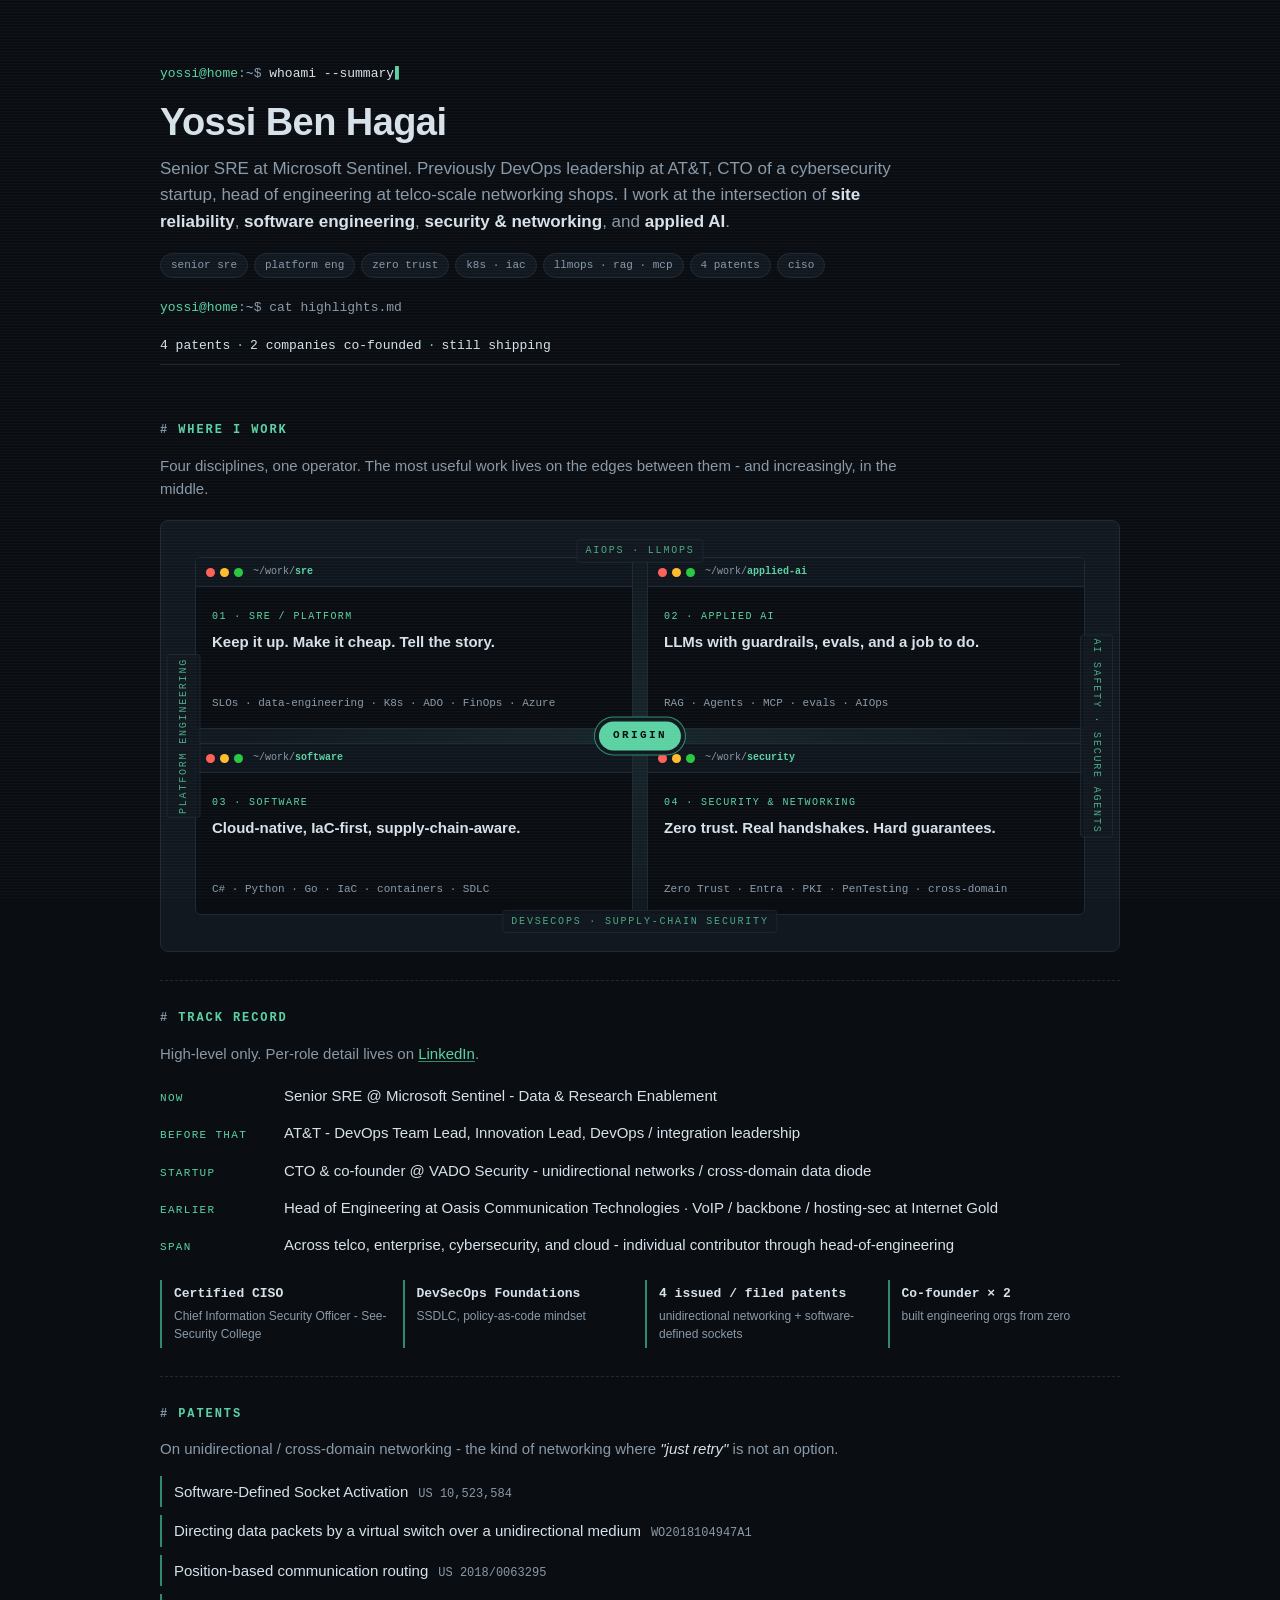
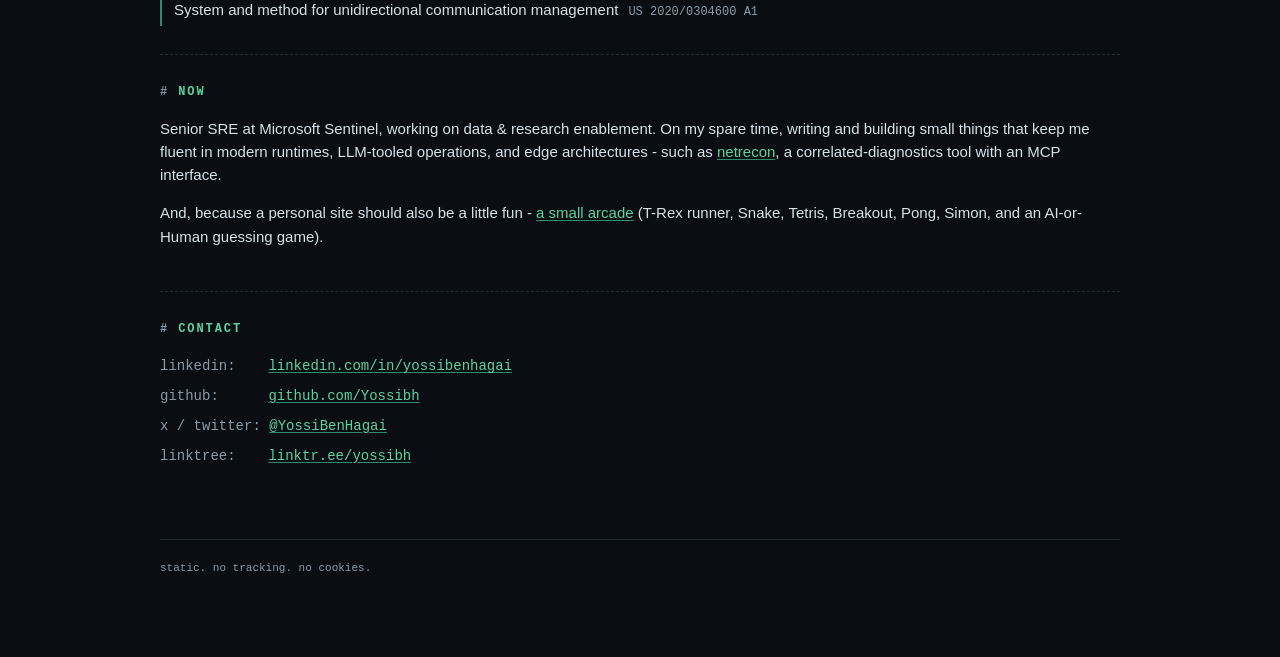
==== commit cdce5f4c: "feat(about): replace 3D flip with terminal-typing reveal on hover The Where-I-work quadrant cards no" ====
--- a/index.html
+++ b/index.html
@@ -198,11 +198,8 @@
     .q-card {
       position: relative;
       min-height: 172px;
-      transform-style: preserve-3d;
-      transition: transform 0.7s cubic-bezier(0.4, 0, 0.2, 1);
       cursor: default;
     }
-    .q-card:hover { transform: rotateY(180deg); }
     .q-face {
       position: absolute;
       inset: 0;
@@ -213,9 +210,7 @@
       background: var(--bg);
       border: 1px solid var(--border);
       border-radius: 6px;
-      backface-visibility: hidden;
-      -webkit-backface-visibility: hidden;
-      transition: border-color .12s ease;
+      transition: border-color .15s ease;
       overflow: hidden;
     }
     .q-titlebar {
@@ -231,33 +226,49 @@
     .q-titlebar .dots i:nth-child(1) { background: #ff6057; }
     .q-titlebar .dots i:nth-child(2) { background: #ffbd2e; }
     .q-titlebar .dots i:nth-child(3) { background: #28c941; }
-    .q-titlebar .path { margin-left: 2px; }
+    .q-titlebar .path { margin-left: 2px; transition: opacity .15s, color .15s; }
     .q-titlebar .path b { color: var(--accent); font-weight: 600; }
-    .q-face-body { padding: 14px 16px 16px; display: flex; flex-direction: column; gap: 8px; flex: 1; min-height: 0; }
-    .q-card:hover .q-face { border-color: var(--accent-dim); }
-    .q-face-back {
-      transform: rotateY(180deg);
+    .q-titlebar .path .prompt { color: var(--accent); margin-right: 4px; display: none; }
+    .q-face-body { padding: 14px 16px 16px; display: flex; flex-direction: column; gap: 8px; flex: 1; min-height: 0; transition: opacity .18s ease; }
+    .q-card:hover .q-face, .q-card.open .q-face, .q-card:focus-within .q-face { border-color: var(--accent-dim); }
+
+    /* Typing output pane */
+    .q-output {
+      position: absolute;
+      top: 28px; left: 0; right: 0; bottom: 0;
+      padding: 12px 16px 14px;
       font-family: var(--mono);
       font-size: 11px;
+      line-height: 1.5;
       color: var(--fg-dim);
-      line-height: 1.45;
-      gap: 4px;
       overflow: hidden;
-    }
-    .q-face-back .q-face-body { gap: 4px; }
-    .q-face-back .q-back-cmd { color: var(--accent); margin-bottom: 4px; }
-    .q-face-back .q-back-k { color: var(--accent); display: inline-block; min-width: 58px; }
-    .q-face-back ul { list-style: none; padding: 0; margin: 0; }
-    .q-face-back ul li { padding-left: 10px; position: relative; color: var(--fg); }
-    .q-face-back ul li::before { content: "-"; position: absolute; left: 0; color: var(--accent-dim); }
+      opacity: 0;
+      pointer-events: none;
+      transition: opacity .18s ease;
+    }
+    .q-card.open .q-output { opacity: 1; }
+    .q-card.open .q-face-body { opacity: 0; }
+    .q-card.open .q-titlebar .path .slug { display: none; }
+    .q-card.open .q-titlebar .path .prompt { display: inline; }
+    .q-output .q-back-k { color: var(--accent); display: inline-block; min-width: 58px; }
+    .q-output ul { list-style: none; padding: 0; margin: 2px 0; }
+    .q-output ul li { padding-left: 10px; position: relative; color: var(--fg); }
+    .q-output ul li::before { content: "-"; position: absolute; left: 0; color: var(--accent-dim); }
+    .q-output .q-cursor {
+      display: inline-block; width: 7px; height: 1em;
+      background: var(--accent);
+      vertical-align: text-bottom;
+      margin-left: 1px;
+      animation: q-blink 1.05s step-end infinite;
+    }
+    @keyframes q-blink { 50% { opacity: 0; } }
     .q-tag { font-size: 10px; letter-spacing: 0.14em; text-transform: uppercase; color: var(--accent); }
     .q-card strong { font-size: 15px; color: var(--fg); font-weight: 600; line-height: 1.35; }
     .q-meta { font-size: 11px; color: var(--fg-dim); margin-top: auto; }
 
     @media (prefers-reduced-motion: reduce) {
-      .q-card, .q-face { transition: none; }
-      .q-card:hover { transform: none; }
-      .q-face-back { display: none; }
+      .q-output, .q-face-body, .q-titlebar .path { transition: none; }
+      .q-output .q-cursor { animation: none; }
     }
 
     .q-edge {
@@ -305,19 +316,18 @@
       70%  { transform: scale(1.35); opacity: 0; }
       100% { transform: scale(1.35); opacity: 0; }
     }
-    /* Fade the center badge when any card is flipping so it doesn't
-       cover the man-page back. */
-    .quadrant:has(.q-card:hover) .q-center { opacity: 0; }
+    /* Fade the center badge when any card is open so it doesn't
+       cover the terminal output. */
+    .quadrant:has(.q-card:hover) .q-center,
+    .quadrant:has(.q-card.open) .q-center { opacity: 0; }
     @media (prefers-reduced-motion: reduce) {
       .q-center::after { animation: none; }
     }
 
     @media (max-width: 720px) {
-      .quadrant { grid-template-columns: 1fr; grid-template-rows: auto; padding: 20px 14px; perspective: none; }
-      .q-card { min-height: 0; transform-style: flat; }
-      .q-card:hover { transform: none; }
-      .q-face-back { display: none; }
-      .q-face { position: static; inset: auto; }
+      .quadrant { grid-template-columns: 1fr; grid-template-rows: auto; padding: 20px 14px; }
+      .q-card { min-height: 172px; }
+      .q-face { position: absolute; inset: 0; }
       .q-edge-left, .q-edge-right { display: none; }
       .q-edge-top, .q-edge-bottom { position: static; transform: none; display: inline-block; margin: 6px 4px; }
       .q-center { display: none; }
@@ -398,97 +408,89 @@
       </p>
 
       <div class="quadrant" role="img" aria-label="Quadrant showing the four disciplines and their intersections. Hover each card for a man-page.">
-        <div class="q-card q-sre">
-          <div class="q-face q-face-front">
-            <div class="q-titlebar"><span class="dots"><i></i><i></i><i></i></span><span class="path">~/work/<b>sre</b></span></div>
+        <div class="q-card q-sre" data-slug="sre" tabindex="0" role="button" aria-label="SRE / platform — activate to see details">
+          <div class="q-face">
+            <div class="q-titlebar"><span class="dots"><i></i><i></i><i></i></span><span class="path"><span class="prompt">$ man</span><span class="slug">~/work/</span><b>sre</b></span></div>
             <div class="q-face-body">
               <span class="q-tag mono">01 · sre / platform</span>
               <strong>Keep it up. Make it cheap. Tell the story.</strong>
               <span class="q-meta mono">SLOs · data-engineering · K8s · ADO · FinOps · Azure</span>
             </div>
+            <div class="q-output" aria-hidden="true"></div>
           </div>
-          <div class="q-face q-face-back" aria-hidden="true">
-            <div class="q-titlebar"><span class="dots"><i></i><i></i><i></i></span><span class="path">$ man <b>sre</b></span></div>
-            <div class="q-face-body">
-              <div><span class="q-back-k">NAME</span> keep it up, make it cheap, tell the story</div>
-              <div><span class="q-back-k">DOES</span></div>
-              <ul>
-                <li>SLOs over heroics</li>
-                <li>automate the boring; escalate the novel</li>
-                <li>observability before optimization</li>
-              </ul>
-              <div><span class="q-back-k">SEE ALSO</span> platform(1), toil(5), oncall(8)</div>
-            </div>
-          </div>
+          <template class="q-script">
+            <div><span class="q-back-k">NAME</span> keep it up, make it cheap, tell the story</div>
+            <div><span class="q-back-k">DOES</span></div>
+            <ul>
+              <li>SLOs over heroics</li>
+              <li>automate the boring; escalate the novel</li>
+              <li>observability before optimization</li>
+            </ul>
+            <div><span class="q-back-k">SEE ALSO</span> platform(1), toil(5), oncall(8)</div>
+          </template>
         </div>
-        <div class="q-card q-ai">
-          <div class="q-face q-face-front">
-            <div class="q-titlebar"><span class="dots"><i></i><i></i><i></i></span><span class="path">~/work/<b>applied-ai</b></span></div>
+        <div class="q-card q-ai" data-slug="applied-ai" tabindex="0" role="button" aria-label="Applied AI — activate to see details">
+          <div class="q-face">
+            <div class="q-titlebar"><span class="dots"><i></i><i></i><i></i></span><span class="path"><span class="prompt">$ man</span><span class="slug">~/work/</span><b>applied-ai</b></span></div>
             <div class="q-face-body">
               <span class="q-tag mono">02 · applied AI</span>
               <strong>LLMs with guardrails, evals, and a job to do.</strong>
               <span class="q-meta mono">RAG · Agents · MCP · evals · AIOps</span>
             </div>
+            <div class="q-output" aria-hidden="true"></div>
           </div>
-          <div class="q-face q-face-back" aria-hidden="true">
-            <div class="q-titlebar"><span class="dots"><i></i><i></i><i></i></span><span class="path">$ man <b>applied-ai</b></span></div>
-            <div class="q-face-body">
-              <div><span class="q-back-k">NAME</span> LLMs with a job to do</div>
-              <div><span class="q-back-k">DOES</span></div>
-              <ul>
-                <li>evals before vibes</li>
-                <li>retrieval before fine-tuning</li>
-                <li>guardrails at the tool boundary</li>
-              </ul>
-              <div><span class="q-back-k">SEE ALSO</span> mcp(1), agents(5), evals(7)</div>
-            </div>
-          </div>
+          <template class="q-script">
+            <div><span class="q-back-k">NAME</span> LLMs with a job to do</div>
+            <div><span class="q-back-k">DOES</span></div>
+            <ul>
+              <li>evals before vibes</li>
+              <li>retrieval before fine-tuning</li>
+              <li>guardrails at the tool boundary</li>
+            </ul>
+            <div><span class="q-back-k">SEE ALSO</span> mcp(1), agents(5), evals(7)</div>
+          </template>
         </div>
-        <div class="q-card q-swe">
-          <div class="q-face q-face-front">
-            <div class="q-titlebar"><span class="dots"><i></i><i></i><i></i></span><span class="path">~/work/<b>software</b></span></div>
+        <div class="q-card q-swe" data-slug="software" tabindex="0" role="button" aria-label="Software — activate to see details">
+          <div class="q-face">
+            <div class="q-titlebar"><span class="dots"><i></i><i></i><i></i></span><span class="path"><span class="prompt">$ man</span><span class="slug">~/work/</span><b>software</b></span></div>
             <div class="q-face-body">
               <span class="q-tag mono">03 · software</span>
               <strong>Cloud-native, IaC-first, supply-chain-aware.</strong>
               <span class="q-meta mono">C# · Python · Go · IaC · containers · SDLC</span>
             </div>
+            <div class="q-output" aria-hidden="true"></div>
           </div>
-          <div class="q-face q-face-back" aria-hidden="true">
-            <div class="q-titlebar"><span class="dots"><i></i><i></i><i></i></span><span class="path">$ man <b>software</b></span></div>
-            <div class="q-face-body">
-              <div><span class="q-back-k">NAME</span> ship, iterate, own it</div>
-              <div><span class="q-back-k">DOES</span></div>
-              <ul>
-                <li>types and tests over docs</li>
-                <li>simple beats clever</li>
-                <li>own your own reliability</li>
-              </ul>
-              <div><span class="q-back-k">SEE ALSO</span> iac(1), ci(5), sdlc(7)</div>
-            </div>
-          </div>
+          <template class="q-script">
+            <div><span class="q-back-k">NAME</span> ship, iterate, own it</div>
+            <div><span class="q-back-k">DOES</span></div>
+            <ul>
+              <li>types and tests over docs</li>
+              <li>simple beats clever</li>
+              <li>own your own reliability</li>
+            </ul>
+            <div><span class="q-back-k">SEE ALSO</span> iac(1), ci(5), sdlc(7)</div>
+          </template>
         </div>
-        <div class="q-card q-sec">
-          <div class="q-face q-face-front">
-            <div class="q-titlebar"><span class="dots"><i></i><i></i><i></i></span><span class="path">~/work/<b>security</b></span></div>
+        <div class="q-card q-sec" data-slug="security" tabindex="0" role="button" aria-label="Security and networking — activate to see details">
+          <div class="q-face">
+            <div class="q-titlebar"><span class="dots"><i></i><i></i><i></i></span><span class="path"><span class="prompt">$ man</span><span class="slug">~/work/</span><b>security</b></span></div>
             <div class="q-face-body">
               <span class="q-tag mono">04 · security &amp; networking</span>
               <strong>Zero trust. Real handshakes. Hard guarantees.</strong>
               <span class="q-meta mono">Zero Trust · Entra · PKI · PenTesting · cross-domain</span>
             </div>
+            <div class="q-output" aria-hidden="true"></div>
           </div>
-          <div class="q-face q-face-back" aria-hidden="true">
-            <div class="q-titlebar"><span class="dots"><i></i><i></i><i></i></span><span class="path">$ man <b>security</b></span></div>
-            <div class="q-face-body">
-              <div><span class="q-back-k">NAME</span> zero trust, real handshakes</div>
-              <div><span class="q-back-k">DOES</span></div>
-              <ul>
-                <li>assume breach, verify always</li>
-                <li>identity is the new perimeter</li>
-                <li>crypto protects; design enables</li>
-              </ul>
-              <div><span class="q-back-k">SEE ALSO</span> entra(1), zero-trust(5), pki(7)</div>
-            </div>
-          </div>
+          <template class="q-script">
+            <div><span class="q-back-k">NAME</span> zero trust, real handshakes</div>
+            <div><span class="q-back-k">DOES</span></div>
+            <ul>
+              <li>assume breach, verify always</li>
+              <li>identity is the new perimeter</li>
+              <li>crypto protects; design enables</li>
+            </ul>
+            <div><span class="q-back-k">SEE ALSO</span> entra(1), zero-trust(5), pki(7)</div>
+          </template>
         </div>
 
         <span class="q-edge q-edge-top mono" aria-hidden="true">AIOps · LLMOps</span>
@@ -565,5 +567,106 @@
       <span>static. no tracking. no cookies.</span>
     </footer>
   </main>
+
+<script>
+/* ── Terminal-typing effect for the Where-I-work quadrant cards ───────── */
+(function () {
+  var REDUCE = matchMedia && matchMedia('(prefers-reduced-motion: reduce)').matches;
+  var CHAR_MS = 9;
+  var CHARS_PER_TICK = 2;
+
+  function buildOps(srcFrag, dstEl, ops) {
+    Array.prototype.forEach.call(srcFrag.childNodes, function (n) {
+      if (n.nodeType === 3) {
+        var text = n.nodeValue || '';
+        var tn = document.createTextNode('');
+        dstEl.appendChild(tn);
+        for (var i = 0; i < text.length; i++) {
+          (function (ch) { ops.push(function () { tn.nodeValue += ch; }); })(text[i]);
+        }
+      } else if (n.nodeType === 1) {
+        var clone = n.cloneNode(false);
+        dstEl.appendChild(clone);
+        buildOps(n, clone, ops);
+      }
+    });
+  }
+
+  function renderInstant(template, target) {
+    target.innerHTML = '';
+    var frag = template.content.cloneNode(true);
+    while (frag.firstChild) target.appendChild(frag.firstChild);
+    addCursor(target);
+  }
+
+  function addCursor(target) {
+    var cur = document.createElement('span');
+    cur.className = 'q-cursor';
+    target.appendChild(cur);
+  }
+
+  function typeInto(template, target, cancelRef) {
+    target.innerHTML = '';
+    if (REDUCE) { renderInstant(template, target); return; }
+    var ops = [];
+    var frag = template.content.cloneNode(true);
+    buildOps(frag, target, ops);
+    var cursor = document.createElement('span');
+    cursor.className = 'q-cursor';
+    target.appendChild(cursor);
+    var i = 0;
+    function tick() {
+      if (cancelRef.cancelled) return;
+      if (i >= ops.length) return;
+      var n = Math.min(CHARS_PER_TICK, ops.length - i);
+      // keep cursor at the end: detach, run ops, reattach
+      if (cursor.parentNode) cursor.parentNode.removeChild(cursor);
+      for (var k = 0; k < n; k++) ops[i + k]();
+      target.appendChild(cursor);
+      i += n;
+      setTimeout(tick, CHAR_MS);
+    }
+    tick();
+  }
+
+  var HAS_HOVER = matchMedia && matchMedia('(hover: hover)').matches;
+
+  Array.prototype.forEach.call(document.querySelectorAll('.q-card'), function (card) {
+    var tpl = card.querySelector('template.q-script');
+    var out = card.querySelector('.q-output');
+    if (!tpl || !out) return;
+    var cancel = { cancelled: true };
+    var hideTimer = null;
+    function open() {
+      if (card.classList.contains('open')) return;
+      card.classList.add('open');
+      if (hideTimer) { clearTimeout(hideTimer); hideTimer = null; }
+      cancel = { cancelled: false };
+      typeInto(tpl, out, cancel);
+    }
+    function close() {
+      if (!card.classList.contains('open')) return;
+      cancel.cancelled = true;
+      card.classList.remove('open');
+      hideTimer = setTimeout(function () {
+        if (!card.classList.contains('open')) out.innerHTML = '';
+      }, 220);
+    }
+    function toggle() { if (card.classList.contains('open')) close(); else open(); }
+
+    if (HAS_HOVER) {
+      card.addEventListener('mouseenter', open);
+      card.addEventListener('mouseleave', close);
+    } else {
+      card.addEventListener('click', toggle);
+    }
+    card.addEventListener('focus', open);
+    card.addEventListener('blur', close);
+    card.addEventListener('keydown', function (e) {
+      if (e.key === 'Enter' || e.key === ' ') { e.preventDefault(); toggle(); }
+    });
+  });
+})();
+</script>
 </body>
 </html>
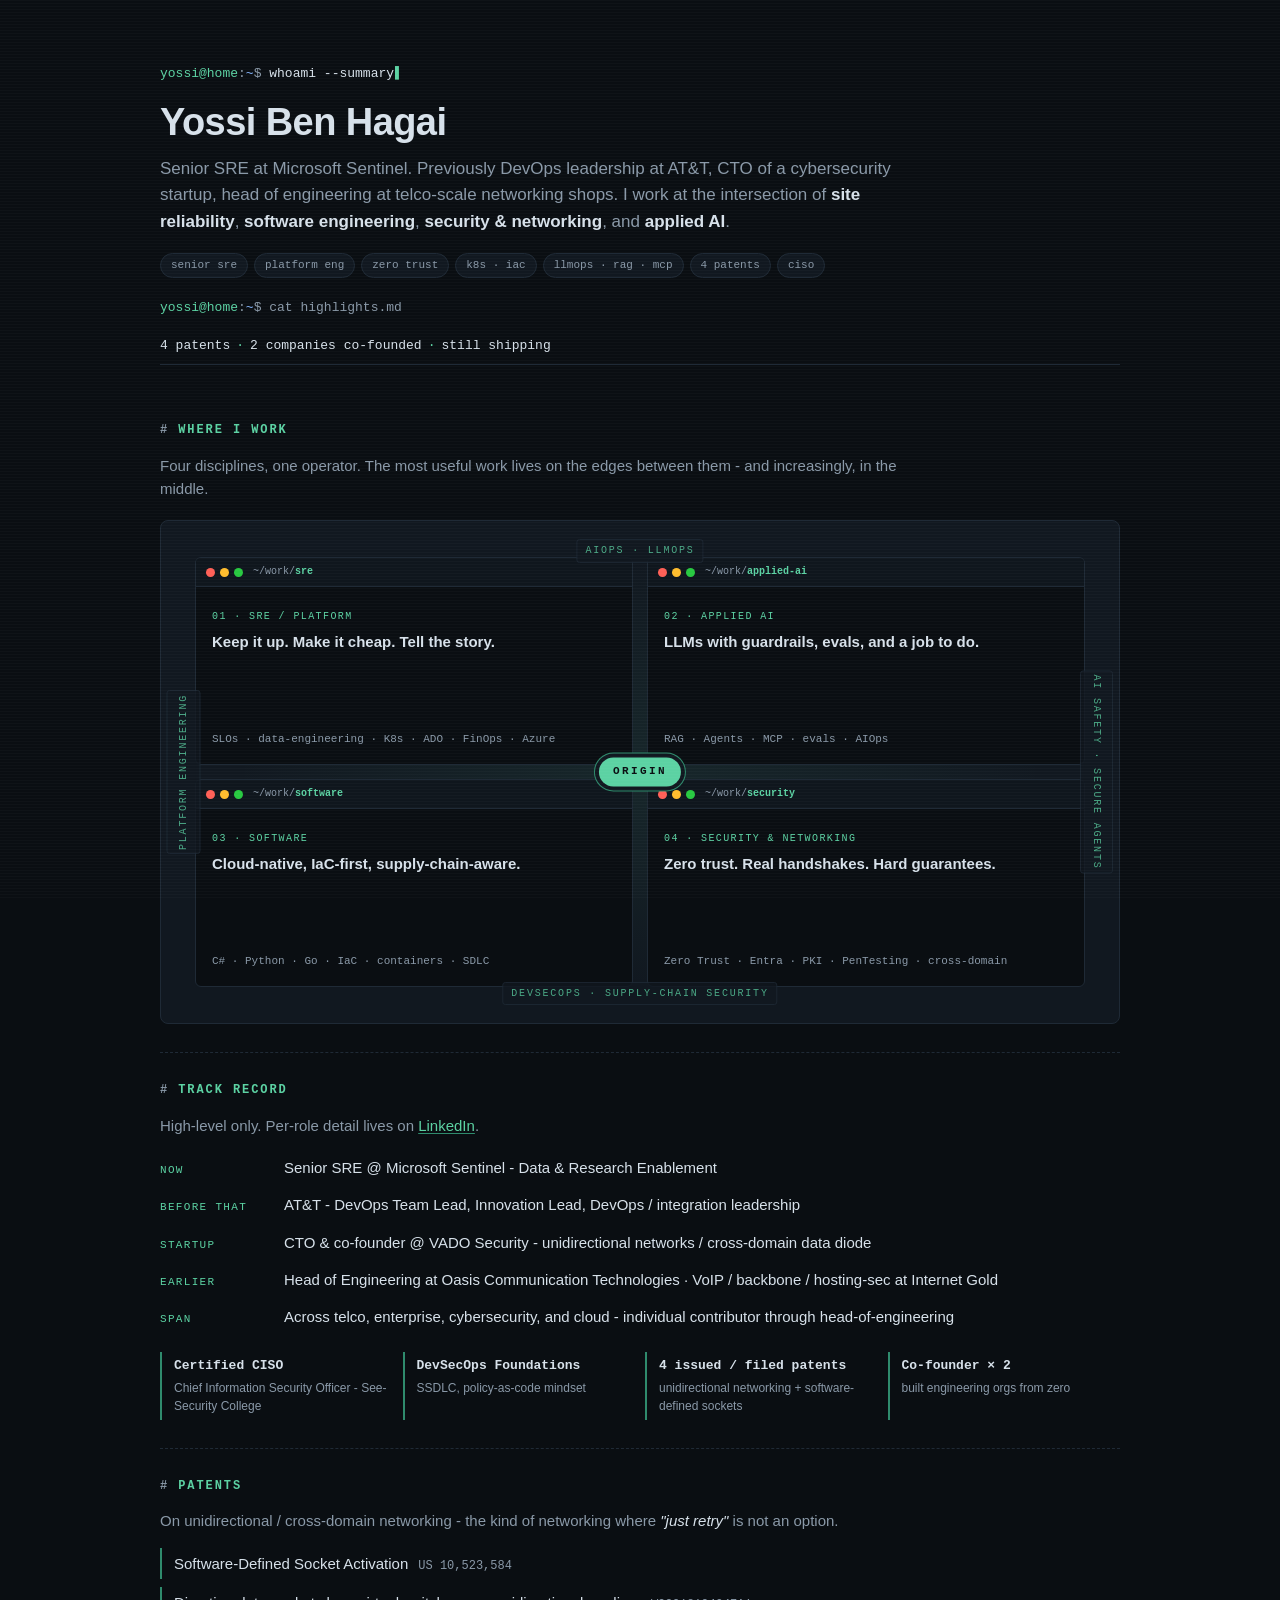
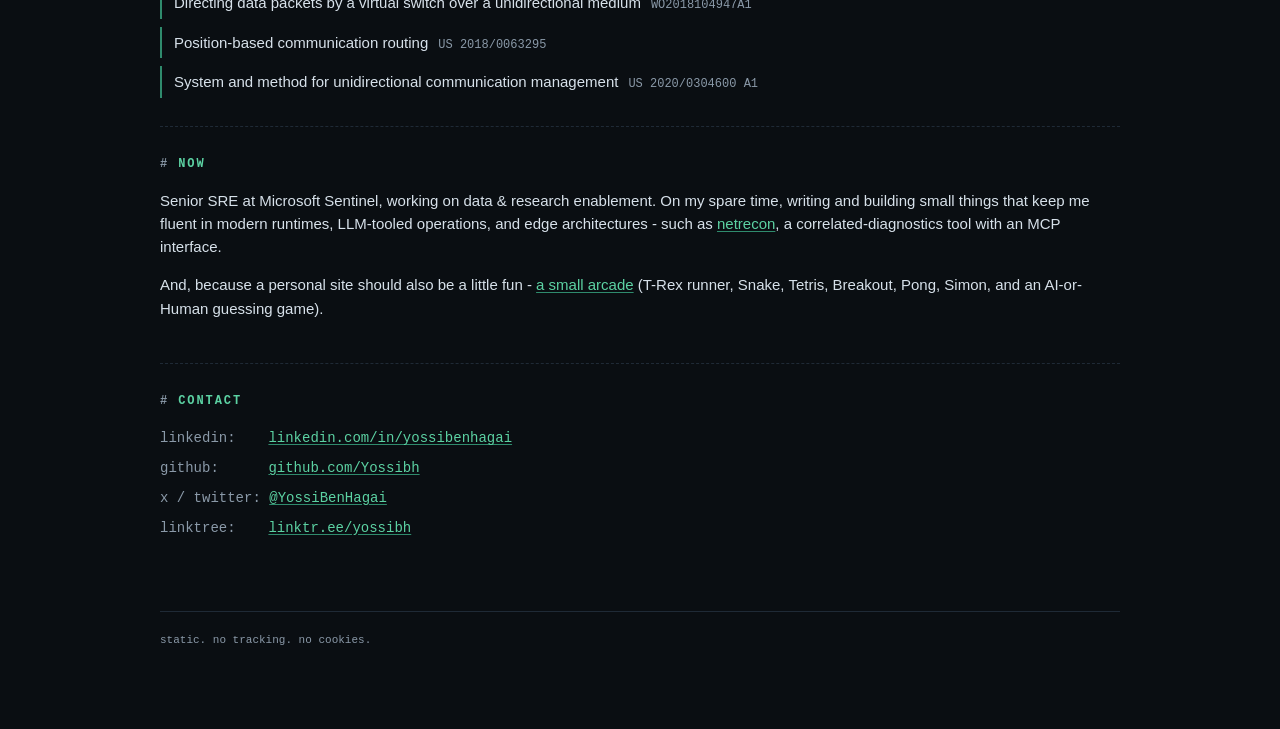
==== commit 46f9a00a: "feat(about): maximize hovered quadrant card, dim and blur the others On desktop, hovering or focusin" ====
--- a/index.html
+++ b/index.html
@@ -198,7 +198,8 @@
     .q-card {
       position: relative;
       min-height: 172px;
-      cursor: default;
+      cursor: pointer;
+      transition: opacity .22s ease, filter .22s ease;
     }
     .q-face {
       position: absolute;
@@ -320,8 +321,38 @@
        cover the terminal output. */
     .quadrant:has(.q-card:hover) .q-center,
     .quadrant:has(.q-card.open) .q-center { opacity: 0; }
+    .quadrant:has(.q-card.open) .q-edge {
+      opacity: 0;
+      transition: opacity .18s ease;
+    }
     @media (prefers-reduced-motion: reduce) {
       .q-center::after { animation: none; }
+    }
+
+    /* ── Maximize-on-hover (desktop) ─────────────────────────────────────── */
+    @media (min-width: 721px) {
+      .quadrant { display: block; min-height: 430px; }
+      .q-card {
+        position: absolute;
+        margin: 0;
+        transition:
+          inset .34s cubic-bezier(.2,.7,.2,1),
+          opacity .22s ease,
+          filter .22s ease;
+      }
+      .q-sre { inset: 36px calc(50% + 7px) calc(50% + 7px) 34px; }
+      .q-ai  { inset: 36px 34px calc(50% + 7px) calc(50% + 7px); }
+      .q-swe { inset: calc(50% + 7px) calc(50% + 7px) 36px 34px; }
+      .q-sec { inset: calc(50% + 7px) 34px 36px calc(50% + 7px); }
+      .q-card.open { inset: 36px 34px; z-index: 10; }
+      .quadrant:has(.q-card.open) .q-card:not(.open) {
+        opacity: 0.18;
+        filter: blur(2px) saturate(0.6);
+        pointer-events: none;
+      }
+    }
+    @media (prefers-reduced-motion: reduce) {
+      .q-card { transition: opacity .22s ease, filter .22s ease; }
     }
 
     @media (max-width: 720px) {
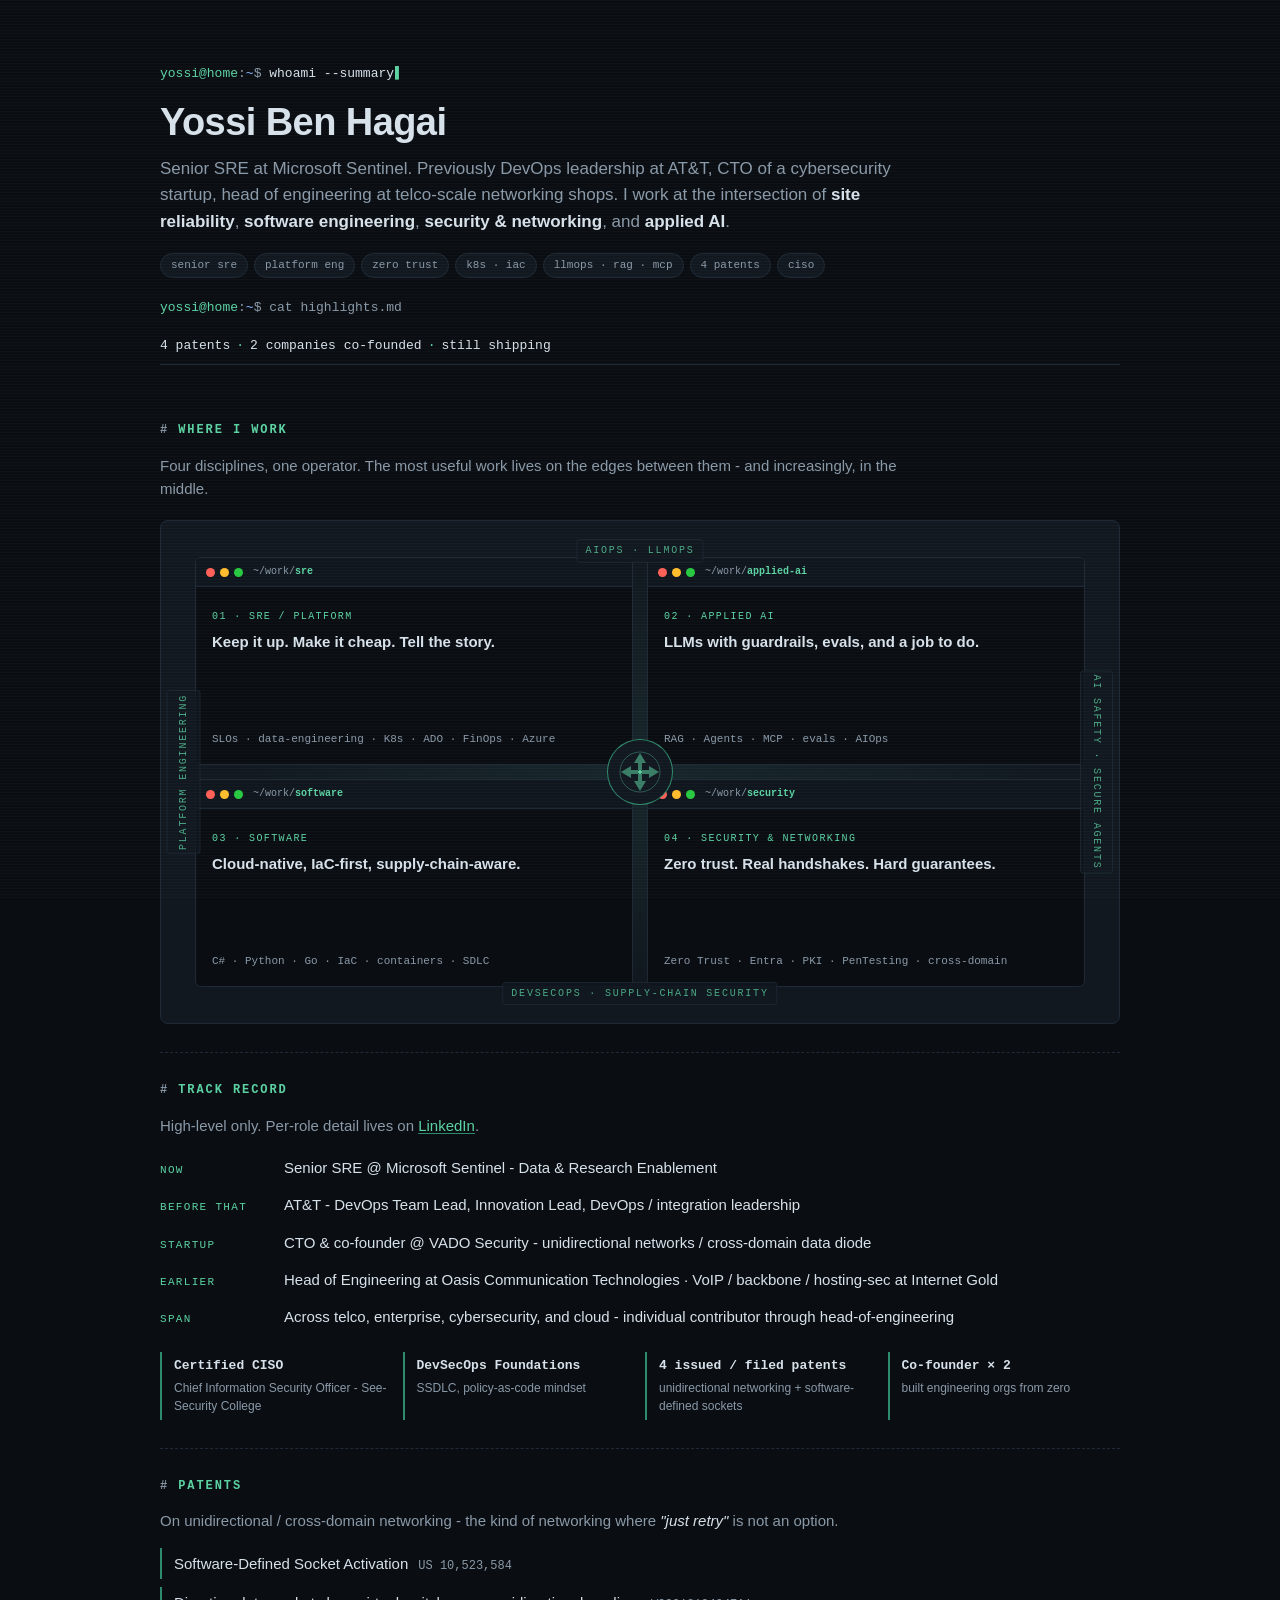
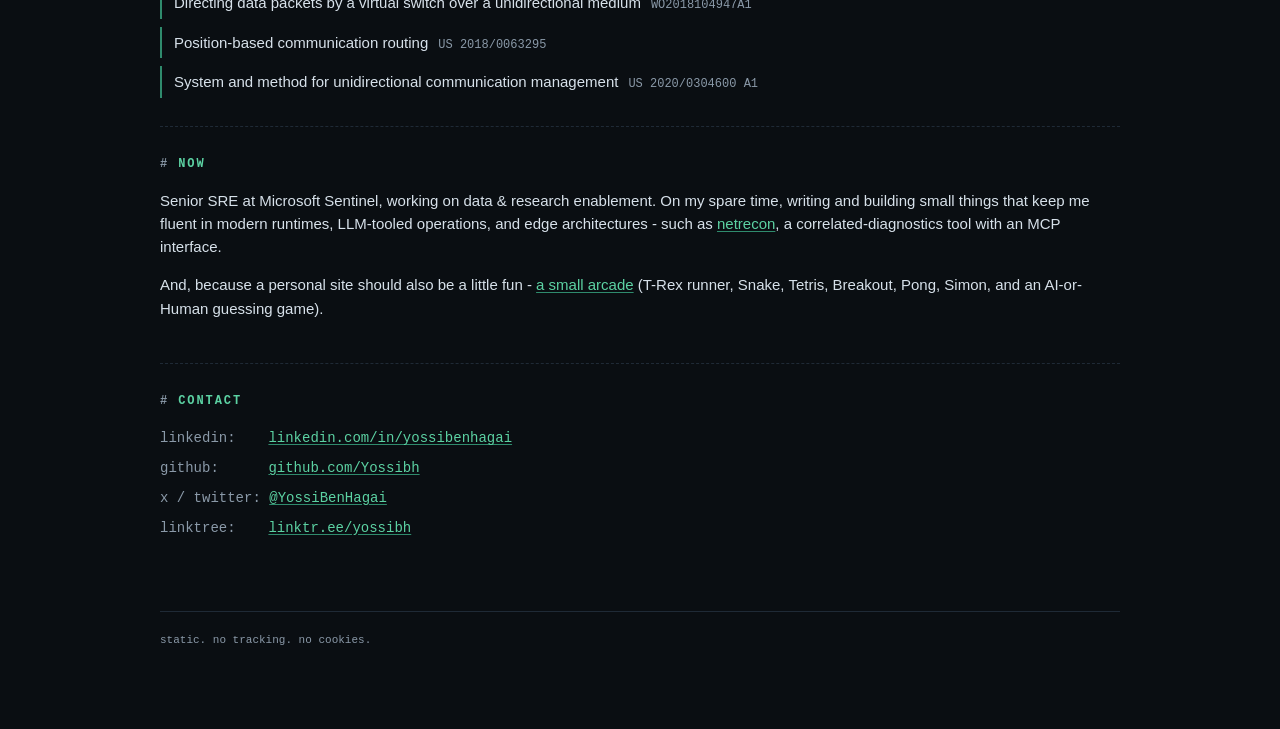
==== commit 7705f612: "feat(about): replace origin pill with a four-direction compass rose The quadrant center now shows a " ====
--- a/index.html
+++ b/index.html
@@ -245,7 +245,18 @@
       overflow: hidden;
       opacity: 0;
       pointer-events: none;
-      transition: opacity .18s ease;
+      transition: opacity .18s ease, font-size .3s ease, padding .3s ease;
+    }
+    @media (min-width: 721px) {
+      .q-card.open .q-output {
+        top: 36px;
+        font-size: 14px;
+        line-height: 1.6;
+        padding: 22px 28px 24px;
+      }
+      .q-card.open .q-output .q-back-k { min-width: 74px; font-size: 13px; }
+      .q-card.open .q-titlebar { padding: 9px 14px; font-size: 12px; }
+      .q-card.open .q-titlebar .dots i { width: 11px; height: 11px; }
     }
     .q-card.open .q-output { opacity: 1; }
     .q-card.open .q-face-body { opacity: 0; }
@@ -291,16 +302,45 @@
     .q-center {
       position: absolute;
       top: 50%; left: 50%; transform: translate(-50%, -50%);
-      font-size: 11px; letter-spacing: 0.22em; text-transform: uppercase;
-      color: var(--bg);
-      background: var(--accent);
-      padding: 6px 14px;
+      width: 56px; height: 56px;
+      display: flex; align-items: center; justify-content: center;
+      color: var(--accent);
+      background: var(--bg-elev);
       border-radius: 999px;
-      font-weight: 700;
       box-shadow: 0 0 0 4px var(--bg-elev), 0 0 0 5px var(--accent-dim);
       pointer-events: none;
       transition: opacity 0.25s ease;
       z-index: 2;
+    }
+    .q-center svg { display: block; overflow: visible; }
+    .q-center .qc-ring {
+      transform-origin: 22px 22px;
+      animation: qc-spin 14s linear infinite;
+    }
+    .q-center .qc-dot {
+      animation: qc-dot-pulse 2.4s ease-in-out infinite;
+    }
+    .q-center .qc {
+      transform-origin: 22px 22px;
+      opacity: 0.55;
+      animation: qc-pulse 2.4s ease-in-out infinite;
+    }
+    .q-center .qc-n { animation-delay: 0s;    }
+    .q-center .qc-e { animation-delay: 0.6s;  }
+    .q-center .qc-s { animation-delay: 1.2s;  }
+    .q-center .qc-w { animation-delay: 1.8s;  }
+
+    @keyframes qc-pulse {
+      0%,  70%, 100% { opacity: 0.45; filter: none; transform: scale(1); }
+      15%            { opacity: 1;    filter: drop-shadow(0 0 4px var(--accent)); transform: scale(1.08); }
+      40%            { opacity: 0.7;  }
+    }
+    @keyframes qc-dot-pulse {
+      0%, 100% { opacity: 0.6; transform: scale(1); transform-origin: 22px 22px; }
+      50%      { opacity: 1;   transform: scale(1.35); transform-origin: 22px 22px; }
+    }
+    @keyframes qc-spin {
+      to { transform: rotate(360deg); }
     }
     .q-center::after {
       content: "";
@@ -327,6 +367,9 @@
     }
     @media (prefers-reduced-motion: reduce) {
       .q-center::after { animation: none; }
+      .q-center .qc,
+      .q-center .qc-ring,
+      .q-center .qc-dot { animation: none; opacity: 0.7; }
     }
 
     /* ── Maximize-on-hover (desktop) ─────────────────────────────────────── */
@@ -528,7 +571,18 @@
         <span class="q-edge q-edge-bottom mono" aria-hidden="true">DevSecOps · supply-chain security</span>
         <span class="q-edge q-edge-left mono" aria-hidden="true">Platform engineering</span>
         <span class="q-edge q-edge-right mono" aria-hidden="true">AI safety · secure agents</span>
-        <span class="q-center mono" aria-hidden="true">origin</span>
+        <span class="q-center" aria-hidden="true">
+          <svg viewBox="0 0 44 44" width="44" height="44" role="presentation">
+            <circle class="qc-ring" cx="22" cy="22" r="20" fill="none" stroke="currentColor" stroke-opacity="0.35" stroke-width="1"/>
+            <g class="qc-arrows" fill="currentColor">
+              <path class="qc qc-n" d="M22 3 L28 13 H24 V20 H20 V13 H16 Z"/>
+              <path class="qc qc-e" d="M41 22 L31 28 V24 H24 V20 H31 V16 Z"/>
+              <path class="qc qc-s" d="M22 41 L16 31 H20 V24 H24 V31 H28 Z"/>
+              <path class="qc qc-w" d="M3 22 L13 16 V20 H20 V24 H13 V28 Z"/>
+            </g>
+            <circle class="qc-dot" cx="22" cy="22" r="2" fill="currentColor"/>
+          </svg>
+        </span>
       </div>
     </section>
 
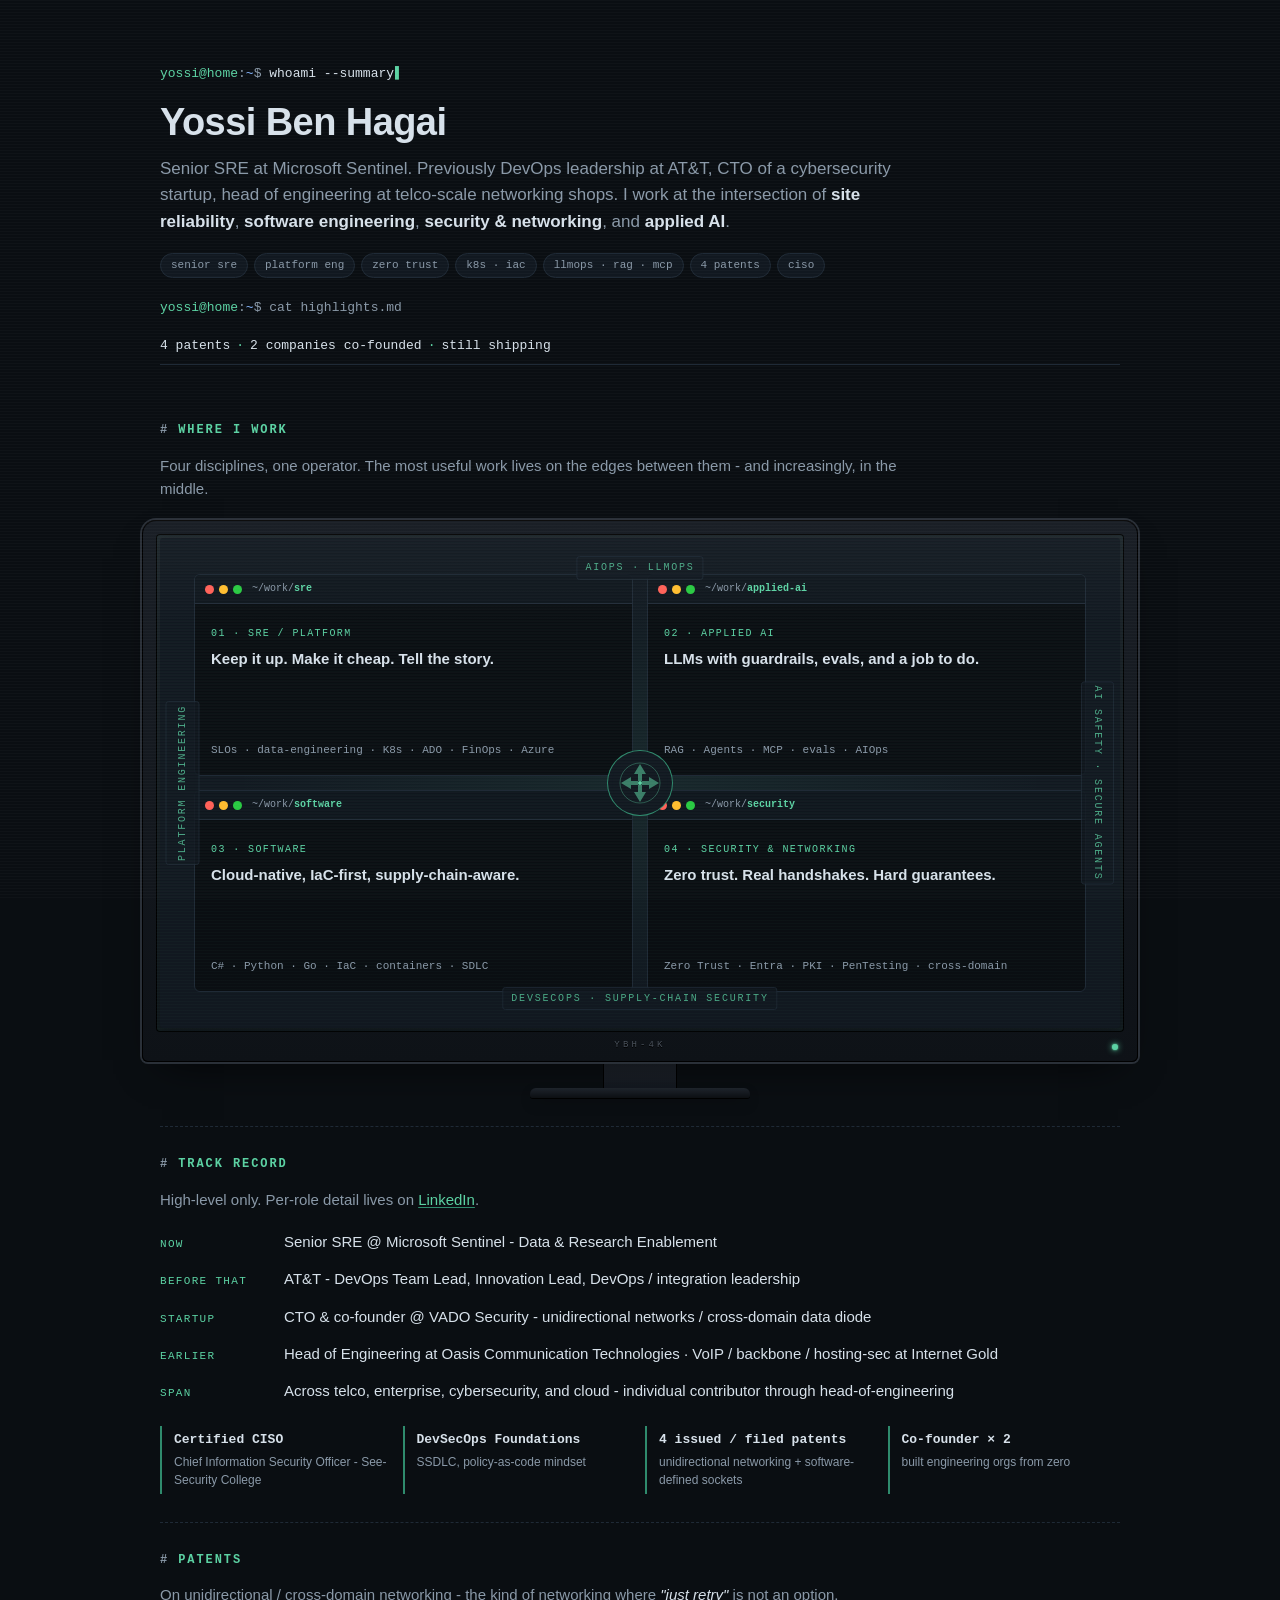
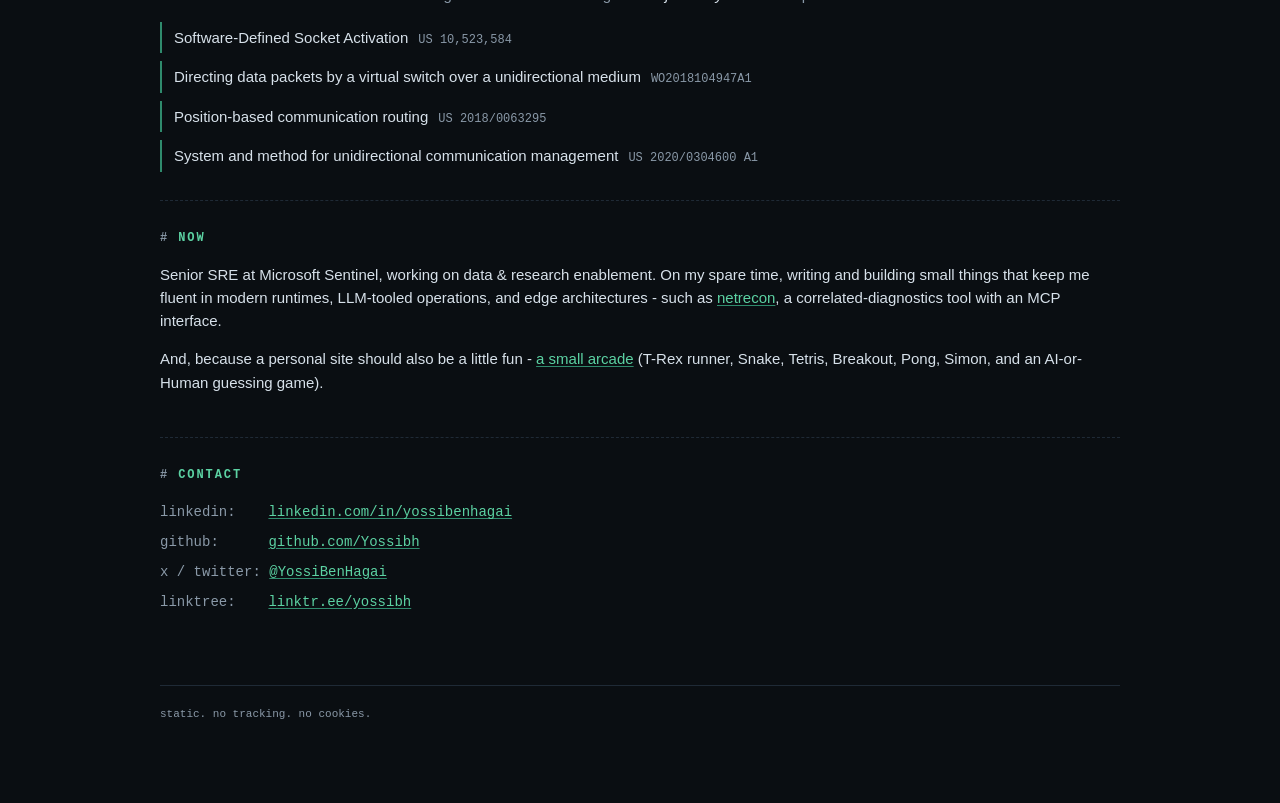
==== commit 7ac26c8a: "feat(about): encapsulate Where-I-work quadrant in a computer monitor The quadrant now sits inside a " ====
--- a/index.html
+++ b/index.html
@@ -407,6 +407,106 @@
       .q-center { display: none; }
     }
 
+    /* ── Monitor enclosure ──────────────────────────────────────────────── */
+    .monitor {
+      margin-top: 20px;
+      display: flex;
+      flex-direction: column;
+      align-items: center;
+    }
+    .monitor-bezel {
+      position: relative;
+      width: 100%;
+      padding: 18px 18px 34px;
+      background: linear-gradient(180deg, #1a1f26 0%, #0e1217 100%);
+      border-radius: 14px 14px 6px 6px;
+      box-shadow:
+        inset 0 1px 0 rgba(255,255,255,0.05),
+        inset 0 0 0 1px #000,
+        0 0 0 2px #2a3038,
+        0 18px 40px -20px rgba(0,0,0,0.8),
+        0 2px 0 #0a0d11;
+    }
+    .monitor-bezel::before {
+      /* inner screen rim */
+      content: "";
+      position: absolute;
+      inset: 14px 14px 30px;
+      border-radius: 4px;
+      box-shadow:
+        inset 0 0 0 1px #000,
+        inset 0 0 14px rgba(92,210,163,0.08);
+      pointer-events: none;
+    }
+    .monitor-bezel::after {
+      /* subtle screen scanlines + glare */
+      content: "";
+      position: absolute;
+      inset: 14px 14px 30px;
+      border-radius: 4px;
+      background:
+        linear-gradient(180deg, rgba(255,255,255,0.04), transparent 18%, transparent 82%, rgba(0,0,0,0.25)),
+        repeating-linear-gradient(0deg, rgba(92,210,163,0.035) 0px, rgba(92,210,163,0.035) 1px, transparent 1px, transparent 3px);
+      pointer-events: none;
+      mix-blend-mode: screen;
+      opacity: 0.6;
+    }
+    .monitor-brand {
+      position: absolute;
+      bottom: 9px; left: 50%; transform: translateX(-50%);
+      font-size: 9px; letter-spacing: 0.35em;
+      color: #4a525c;
+      text-shadow: 0 1px 0 #000;
+    }
+    .monitor-led {
+      position: absolute;
+      bottom: 12px; right: 20px;
+      width: 6px; height: 6px;
+      border-radius: 50%;
+      background: var(--accent);
+      box-shadow: 0 0 6px var(--accent), 0 0 2px var(--accent);
+      animation: monitor-led-blink 4s ease-in-out infinite;
+    }
+    @keyframes monitor-led-blink {
+      0%, 94%, 100% { opacity: 1; }
+      96%           { opacity: 0.25; }
+    }
+    .monitor-neck {
+      width: 72px; height: 26px;
+      background: linear-gradient(180deg, #20262e, #141921);
+      border-left: 1px solid #000;
+      border-right: 1px solid #000;
+      box-shadow: inset 0 1px 0 rgba(255,255,255,0.04);
+    }
+    .monitor-base {
+      width: 220px; max-width: 60%; height: 10px;
+      background: linear-gradient(180deg, #20262e, #0c0f13);
+      border-radius: 6px 6px 3px 3px;
+      box-shadow:
+        0 1px 0 #000,
+        0 6px 14px -4px rgba(0,0,0,0.7);
+    }
+    /* The quadrant now sits inside the bezel; drop its outer border so the
+       monitor provides the frame. */
+    .monitor .quadrant {
+      margin-top: 0;
+      border: none;
+      border-radius: 3px;
+      padding: 30px 28px;
+    }
+    @media (max-width: 720px) {
+      .monitor-bezel { padding: 10px 10px 24px; border-radius: 10px 10px 4px 4px; }
+      .monitor-bezel::before, .monitor-bezel::after { inset: 8px 8px 20px; }
+      .monitor-brand { bottom: 6px; font-size: 8px; letter-spacing: 0.3em; }
+      .monitor-led { bottom: 9px; right: 12px; width: 5px; height: 5px; }
+      .monitor-neck { width: 58px; height: 20px; }
+      .monitor-base { width: 180px; }
+      .monitor .quadrant { padding: 16px 10px; }
+    }
+    @media (prefers-reduced-motion: reduce) {
+      .monitor-led { animation: none; }
+    }
+
     /* ── Track record ────────────────────────────────────────────────────── */
     .career-list { list-style: none; padding: 0; margin: 10px 0 20px; display: flex; flex-direction: column; gap: 6px; }
     .career-list li { display: grid; grid-template-columns: 110px 1fr; gap: 14px; align-items: baseline; padding: 4px 0; }
@@ -481,7 +581,11 @@
         and increasingly, in the middle.
       </p>
 
-      <div class="quadrant" role="img" aria-label="Quadrant showing the four disciplines and their intersections. Hover each card for a man-page.">
+      <div class="monitor" aria-hidden="false">
+        <div class="monitor-bezel">
+          <div class="monitor-brand mono" aria-hidden="true">YBH-4K</div>
+          <div class="monitor-led" aria-hidden="true"></div>
+        <div class="quadrant" role="img" aria-label="Quadrant showing the four disciplines and their intersections. Hover each card for a man-page.">
         <div class="q-card q-sre" data-slug="sre" tabindex="0" role="button" aria-label="SRE / platform — activate to see details">
           <div class="q-face">
             <div class="q-titlebar"><span class="dots"><i></i><i></i><i></i></span><span class="path"><span class="prompt">$ man</span><span class="slug">~/work/</span><b>sre</b></span></div>
@@ -583,6 +687,10 @@
             <circle class="qc-dot" cx="22" cy="22" r="2" fill="currentColor"/>
           </svg>
         </span>
+        </div>
+        </div>
+        <div class="monitor-neck" aria-hidden="true"></div>
+        <div class="monitor-base" aria-hidden="true"></div>
       </div>
     </section>
 
